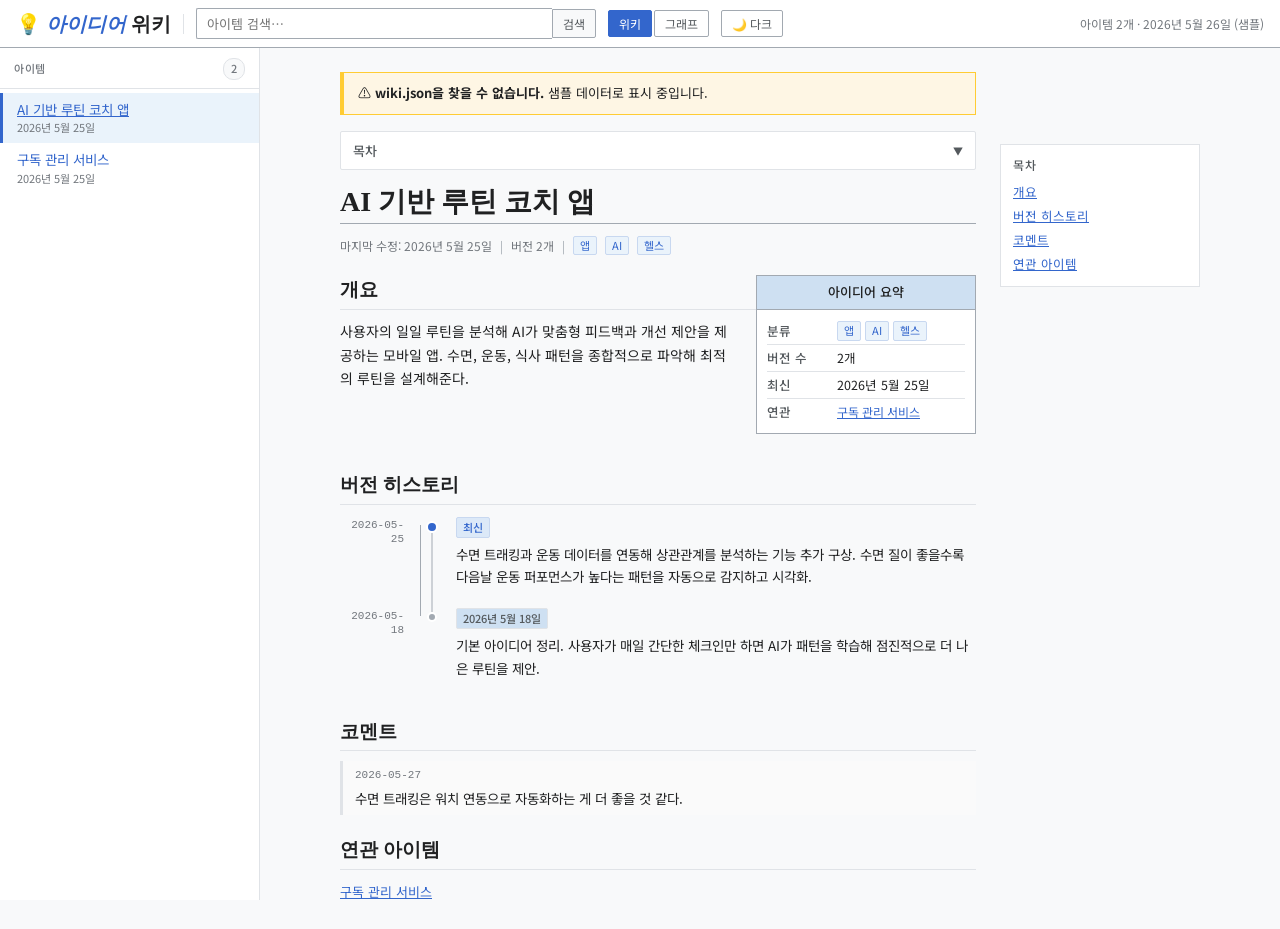
==== viewer/index.html @ cf5e6669 "feat(#18): 모바일 반응형 UI 개선 - 햄버거 버튼 + 슬라이드인 드로어 사이드바 (모바일) - 하단 탭바: 목록 / 위키 / 그래프 / 테마 전환 - 모바일 TOC 접힘" ====
<!DOCTYPE html>
<html lang="ko">
<head>
<meta charset="UTF-8">
<meta name="viewport" content="width=device-width, initial-scale=1.0, maximum-scale=1.0, user-scalable=no">
<title>아이디어 위키</title>
<link rel="preconnect" href="https://fonts.googleapis.com">
<link href="https://fonts.googleapis.com/css2?family=Linux+Libertine:ital,wght@0,400;0,600;1,400&family=Noto+Sans+KR:wght@400;500&display=swap" rel="stylesheet">
<style>
  /* ── 공통 레이아웃 변수 ── */
  :root {
    --sidebar-w: 260px;
    --toc-w: 200px;
    --header-h: 48px;
    --bottom-bar-h: 56px;
    --font-serif: 'Linux Libertine', 'Georgia', serif;
    --font-sans: 'Noto Sans KR', 'Apple SD Gothic Neo', sans-serif;
    --font-mono: 'Courier New', monospace;
  }

  /* ── 테마: 위키피디아 라이트 (기본) ── */
  :root, [data-theme="wiki"] {
    --bg: #f8f9fa;
    --surface: #ffffff;
    --border: #a2a9b1;
    --border-light: #e0e3e7;
    --accent: #3366cc;
    --text: #202122;
    --text-muted: #54595d;
    --text-dim: #72777d;
    --infobox-header: #cee0f2;
    --infobox-border: #a2a9b1;
    --tag-bg: #eaf3fb;
    --tag-fg: #3366cc;
    --tl-line: #a2a9b1;
    --tl-dot: #3366cc;
    --tl-dot-old: #a2a9b1;
    --comment-bg: #fafafa;
    --comment-border: #e0e3e7;
    --error-bg: #fef6e4;
    --error-border: #fc3;
    --graph-bg: #f8f9fa;
    --graph-node-label: #54595d;
    --graph-node-label-hover: #202122;
    --bottom-bar-bg: #ffffff;
    --bottom-bar-active: #3366cc;
  }

  /* ── 테마: 다크 모던 ── */
  [data-theme="dark"] {
    --bg: #0e0f11;
    --surface: #16181c;
    --border: #2a2d35;
    --border-light: #2a2d35;
    --accent: #5b8dee;
    --text: #e8eaf0;
    --text-muted: #7a8099;
    --text-dim: #4a5068;
    --infobox-header: #1a2540;
    --infobox-border: #2a2d35;
    --tag-bg: #1a2540;
    --tag-fg: #5b8dee;
    --tl-line: #2a2d35;
    --tl-dot: #5b8dee;
    --tl-dot-old: #2a2d35;
    --comment-bg: #1e2026;
    --comment-border: #2a2d35;
    --error-bg: #2a1a1a;
    --error-border: #5a2a2a;
    --graph-bg: #0e0f11;
    --graph-node-label: #7a8099;
    --graph-node-label-hover: #e8eaf0;
    --bottom-bar-bg: #16181c;
    --bottom-bar-active: #5b8dee;
  }

  * { box-sizing: border-box; margin: 0; padding: 0; }

  body {
    font-family: var(--font-sans);
    background: var(--bg);
    color: var(--text);
    font-size: 14px;
    line-height: 1.6;
    overflow-x: hidden;
  }

  /* ── 헤더 ── */
  #header {
    background: var(--surface);
    border-bottom: 1px solid var(--border);
    height: var(--header-h);
    display: flex;
    align-items: center;
    padding: 0 16px;
    gap: 12px;
    position: sticky;
    top: 0;
    z-index: 100;
  }

  /* 모바일 햄버거 버튼 */
  #hamburger {
    display: none;
    border: none;
    background: none;
    cursor: pointer;
    padding: 4px;
    color: var(--text-muted);
    flex-shrink: 0;
    line-height: 1;
    font-size: 22px;
  }

  .header-logo {
    font-family: var(--font-serif);
    font-size: 20px;
    font-weight: 600;
    color: var(--text);
    white-space: nowrap;
    text-decoration: none;
    flex-shrink: 0;
  }

  .header-logo em {
    font-style: italic;
    color: var(--accent);
  }

  .header-divider {
    width: 1px;
    height: 20px;
    background: var(--border-light);
    flex-shrink: 0;
  }

  #search-wrap {
    flex: 1;
    max-width: 400px;
    display: flex;
    align-items: center;
    gap: 0;
  }

  #search {
    flex: 1;
    border: 1px solid var(--border);
    border-right: none;
    border-radius: 2px 0 0 2px;
    padding: 5px 10px;
    font-size: 13px;
    font-family: var(--font-sans);
    color: var(--text);
    background: var(--surface);
    outline: none;
    min-width: 0;
  }

  #search:focus { border-color: var(--accent); }

  .search-btn {
    border: 1px solid var(--border);
    border-radius: 0 2px 2px 0;
    background: var(--bg);
    padding: 5px 10px;
    font-size: 12px;
    color: var(--text-muted);
    cursor: pointer;
    font-family: var(--font-sans);
    flex-shrink: 0;
    white-space: nowrap;
  }

  #meta-info {
    margin-left: auto;
    font-size: 12px;
    color: var(--text-dim);
    white-space: nowrap;
    flex-shrink: 0;
  }

  #view-toggle {
    display: flex;
    gap: 2px;
    flex-shrink: 0;
  }

  .toggle-btn {
    border: 1px solid var(--border);
    background: var(--surface);
    padding: 4px 10px;
    font-size: 12px;
    font-family: var(--font-sans);
    color: var(--text-muted);
    cursor: pointer;
    border-radius: 2px;
    transition: background .1s;
    white-space: nowrap;
  }

  .toggle-btn.active {
    background: var(--accent);
    color: #fff;
    border-color: var(--accent);
  }

  /* ── 전체 레이아웃 ── */
  #layout {
    display: flex;
    min-height: calc(100vh - var(--header-h));
  }

  /* ── 왼쪽 사이드바 (아이템 목록) ── */
  #sidebar {
    width: var(--sidebar-w);
    background: var(--surface);
    border-right: 1px solid var(--border-light);
    flex-shrink: 0;
    display: flex;
    flex-direction: column;
    position: sticky;
    top: var(--header-h);
    height: calc(100vh - var(--header-h));
    overflow: hidden;
    transition: transform .25s cubic-bezier(.4,0,.2,1);
    z-index: 80;
  }

  /* 모바일 오버레이 드로어 */
  #sidebar-overlay {
    display: none;
    position: fixed;
    inset: 0;
    background: rgba(0,0,0,.45);
    z-index: 79;
    opacity: 0;
    transition: opacity .25s;
  }

  #sidebar-title {
    padding: 10px 14px 8px;
    font-size: 11px;
    font-weight: 500;
    letter-spacing: .06em;
    text-transform: uppercase;
    color: var(--text-dim);
    border-bottom: 1px solid var(--border-light);
    display: flex;
    justify-content: space-between;
    align-items: center;
  }

  #item-count {
    background: var(--bg);
    border: 1px solid var(--border-light);
    border-radius: 10px;
    padding: 1px 7px;
    font-size: 11px;
    text-transform: none;
    letter-spacing: 0;
  }

  #item-list {
    flex: 1;
    overflow-y: auto;
    padding: 4px 0;
    -webkit-overflow-scrolling: touch;
  }

  #item-list::-webkit-scrollbar { width: 4px; }
  #item-list::-webkit-scrollbar-thumb { background: var(--border-light); }

  .item-entry {
    padding: 7px 14px;
    cursor: pointer;
    border-left: 3px solid transparent;
    transition: background .1s;
  }

  .item-entry:hover { background: #f0f0f0; }

  .item-entry.active {
    background: #eaf3fb;
    border-left-color: var(--accent);
  }

  [data-theme="dark"] .item-entry:hover { background: #1e2026; }
  [data-theme="dark"] .item-entry.active { background: #1a2540; }

  .item-entry .entry-title {
    font-size: 13.5px;
    color: var(--accent);
    line-height: 1.35;
    text-decoration: underline;
    text-decoration-color: transparent;
    transition: text-decoration-color .1s;
    white-space: nowrap;
    overflow: hidden;
    text-overflow: ellipsis;
  }

  .item-entry:hover .entry-title { text-decoration-color: var(--accent); }
  .item-entry.active .entry-title { text-decoration-color: var(--accent); }

  .item-entry .entry-week {
    font-size: 11px;
    color: var(--text-dim);
    margin-top: 1px;
  }

  /* ── 메인 콘텐츠 ── */
  #main {
    flex: 1;
    overflow-y: auto;
    display: flex;
    justify-content: center;
    padding: 24px 20px;
    -webkit-overflow-scrolling: touch;
  }

  #article-wrap {
    width: 100%;
    max-width: 860px;
    display: flex;
    gap: 24px;
    align-items: flex-start;
  }

  /* ── 위키 문서 본문 ── */
  #wiki-doc {
    flex: 1;
    min-width: 0;
    display: none;
  }

  #wiki-doc.visible { display: block; }

  /* 문서 제목 */
  .doc-title {
    font-family: var(--font-serif);
    font-size: 28px;
    font-weight: 600;
    line-height: 1.25;
    border-bottom: 1px solid var(--border);
    padding-bottom: 4px;
    margin-bottom: 12px;
    color: var(--text);
  }

  .doc-subtitle {
    font-size: 12px;
    color: var(--text-dim);
    margin-bottom: 16px;
    display: flex;
    align-items: center;
    gap: 8px;
    flex-wrap: wrap;
  }

  .doc-subtitle .sep { color: var(--border); }

  /* 태그 */
  .doc-tag {
    display: inline-block;
    background: var(--tag-bg);
    color: var(--tag-fg);
    border: 1px solid #c8d8f0;
    border-radius: 2px;
    padding: 0px 6px;
    font-size: 11px;
    text-decoration: none;
    cursor: default;
  }

  /* 인포박스 */
  .infobox {
    float: right;
    clear: right;
    margin: 0 0 16px 24px;
    min-width: 220px;
    max-width: 280px;
    border: 1px solid var(--infobox-border);
    border-collapse: collapse;
    font-size: 13px;
    background: var(--surface);
  }

  .infobox-header {
    background: var(--infobox-header);
    border-bottom: 1px solid var(--infobox-border);
    padding: 6px 10px;
    font-weight: 500;
    font-size: 13px;
    text-align: center;
    color: var(--text);
  }

  .infobox-body { padding: 8px 10px; }

  .infobox-row {
    display: flex;
    gap: 6px;
    padding: 3px 0;
    border-bottom: 1px solid var(--border-light);
    font-size: 12.5px;
  }

  .infobox-row:last-child { border-bottom: none; }

  .infobox-label {
    color: var(--text-muted);
    min-width: 64px;
    flex-shrink: 0;
    font-weight: 500;
  }

  .infobox-val { color: var(--text); }

  .infobox-tags { display: flex; flex-wrap: wrap; gap: 4px; }

  /* 섹션 헤딩 */
  .wiki-h2 {
    font-family: var(--font-serif);
    font-size: 19px;
    font-weight: 600;
    border-bottom: 1px solid var(--border-light);
    padding-bottom: 3px;
    margin: 20px 0 10px;
    color: var(--text);
  }

  .wiki-h3 {
    font-family: var(--font-serif);
    font-size: 15px;
    font-weight: 600;
    margin: 14px 0 6px;
    color: var(--text);
  }

  .summary-text {
    font-size: 14px;
    line-height: 1.7;
    color: var(--text);
    margin-bottom: 16px;
  }

  .wiki-body { margin-bottom: 8px; }
  .body-h3 {
    font-size: 15px;
    font-weight: 700;
    color: var(--text);
    margin: 20px 0 6px;
    padding-bottom: 4px;
    border-bottom: 1px solid var(--border-light);
  }
  .body-h4 {
    font-size: 14px;
    font-weight: 600;
    color: var(--text);
    margin: 14px 0 4px;
  }
  .body-p {
    font-size: 14px;
    line-height: 1.75;
    color: var(--text);
    margin: 0 0 10px;
  }
  .body-ul {
    font-size: 14px;
    line-height: 1.75;
    color: var(--text);
    padding-left: 20px;
    margin: 6px 0 10px;
  }
  .body-code {
    font-family: var(--font-mono);
    font-size: 12.5px;
    background: var(--bg);
    border: 1px solid var(--border-light);
    border-radius: 3px;
    padding: 1px 5px;
  }

  /* 같이 보기 */
  .see-also-list { list-style: none; padding: 0; margin: 0 0 16px; }
  .see-also-item {
    padding: 8px 12px;
    border-left: 3px solid var(--accent, #4a7fc1);
    margin-bottom: 8px;
    background: var(--surface);
    border-radius: 0 4px 4px 0;
    font-size: 14px;
    line-height: 1.6;
  }
  .see-also-name { font-weight: 600; color: var(--text); }
  .see-also-link { margin-left: 6px; color: var(--accent, #4a7fc1); text-decoration: none; font-size: 12px; }
  .see-also-desc { color: var(--text-muted); }

  /* 타임라인 */
  .timeline { position: relative; padding-left: 0; }

  .tl-item {
    display: flex;
    gap: 0;
    position: relative;
    margin-bottom: 0;
  }

  .tl-gutter {
    width: 80px;
    flex-shrink: 0;
    padding-right: 16px;
    padding-top: 3px;
    text-align: right;
    position: relative;
  }

  .tl-gutter::after {
    content: '';
    position: absolute;
    right: -1px;
    top: 10px;
    bottom: -10px;
    width: 1px;
    background: var(--tl-line);
  }

  .tl-item:last-child .tl-gutter::after { display: none; }

  .tl-date {
    font-size: 11px;
    color: var(--text-dim);
    font-family: var(--font-mono);
    line-height: 1.3;
  }

  .tl-connector {
    width: 24px;
    flex-shrink: 0;
    display: flex;
    flex-direction: column;
    align-items: center;
    padding-top: 6px;
    position: relative;
  }

  .tl-dot {
    width: 10px;
    height: 10px;
    border-radius: 50%;
    border: 2px solid var(--surface);
    background: var(--tl-dot-old);
    flex-shrink: 0;
    z-index: 1;
  }

  .tl-item:first-child .tl-dot {
    background: var(--tl-dot);
    width: 12px;
    height: 12px;
  }

  .tl-connector::after {
    content: '';
    position: absolute;
    top: 18px;
    bottom: -6px;
    left: 50%;
    transform: translateX(-50%);
    width: 1px;
    background: var(--tl-line);
  }

  .tl-item:last-child .tl-connector::after { display: none; }

  .tl-body {
    flex: 1;
    padding: 0 0 18px 12px;
  }

  .tl-badge {
    display: inline-block;
    font-size: 11px;
    font-weight: 500;
    background: var(--infobox-header);
    color: var(--text-muted);
    border: 1px solid var(--border-light);
    border-radius: 2px;
    padding: 1px 6px;
    margin-bottom: 5px;
  }

  .tl-item:first-child .tl-badge {
    background: #dce9f8;
    color: var(--accent);
    border-color: #c8d8f0;
  }

  .tl-content {
    font-size: 13.5px;
    line-height: 1.65;
    color: var(--text);
  }

  .tl-sources {
    margin-top: 4px;
    font-size: 11px;
    color: var(--text-dim);
  }

  /* 연관 아이템 */
  .related-list {
    display: flex;
    flex-wrap: wrap;
    gap: 6px;
    margin-top: 4px;
  }

  .related-link {
    color: var(--accent);
    font-size: 13px;
    text-decoration: underline;
    cursor: pointer;
    padding: 2px 0;
  }

  .related-link:hover { color: #2a55aa; }

  .no-content {
    font-size: 13px;
    color: var(--text-dim);
    font-style: italic;
  }

  /* 코멘트 */
  .comment-item {
    border-left: 3px solid var(--border-light);
    padding: 6px 12px;
    margin-bottom: 10px;
    background: var(--comment-bg);
  }

  .comment-date {
    font-size: 11px;
    color: var(--text-dim);
    font-family: var(--font-mono);
    margin-bottom: 3px;
  }

  .comment-text {
    font-size: 13.5px;
    line-height: 1.6;
    color: var(--text);
    white-space: pre-wrap;
  }

  /* 목차 (TOC) */
  #toc {
    width: var(--toc-w);
    flex-shrink: 0;
    position: sticky;
    top: calc(var(--header-h) + 24px);
    align-self: flex-start;
    font-size: 12.5px;
    display: none;
  }

  #toc.visible { display: block; }

  /* 모바일 TOC — 접힘 가능 */
  #toc-mobile {
    display: none;
    border: 1px solid var(--border-light);
    background: var(--surface);
    margin-bottom: 14px;
    border-radius: 2px;
    overflow: hidden;
  }

  #toc-mobile.visible { display: block; }

  #toc-mobile-toggle {
    width: 100%;
    text-align: left;
    padding: 9px 12px;
    background: none;
    border: none;
    font-size: 13px;
    font-family: var(--font-sans);
    color: var(--text-muted);
    cursor: pointer;
    display: flex;
    justify-content: space-between;
    align-items: center;
    font-weight: 500;
  }

  #toc-mobile-arrow {
    transition: transform .2s;
    font-size: 10px;
  }

  #toc-mobile-list {
    display: none;
    padding: 4px 12px 10px;
    list-style: none;
  }

  #toc-mobile-list.open { display: block; }

  #toc-mobile-list li {
    padding: 3px 0;
    color: var(--accent);
    text-decoration: underline;
    cursor: pointer;
    font-size: 13px;
  }

  .toc-box {
    border: 1px solid var(--border-light);
    background: var(--surface);
    padding: 10px 12px;
  }

  .toc-title {
    font-weight: 500;
    font-size: 12px;
    margin-bottom: 6px;
    color: var(--text-muted);
    text-transform: uppercase;
    letter-spacing: .05em;
  }

  .toc-list { list-style: none; }

  .toc-item {
    padding: 2px 0;
    color: var(--accent);
    text-decoration: underline;
    cursor: pointer;
    font-size: 12.5px;
  }

  .toc-item:hover { color: #2a55aa; }

  /* 빈 상태 */
  #empty-state {
    display: flex;
    flex-direction: column;
    align-items: center;
    justify-content: center;
    gap: 12px;
    padding: 80px 20px;
    color: var(--text-dim);
    font-style: italic;
    font-family: var(--font-serif);
    font-size: 16px;
  }

  /* 에러 */
  #error-banner {
    background: var(--error-bg);
    border: 1px solid var(--error-border);
    border-left: 4px solid var(--error-border);
    padding: 10px 14px;
    font-size: 13px;
    color: var(--text);
    margin-bottom: 16px;
    display: none;
    line-height: 1.6;
  }

  #error-banner.visible { display: block; }

  /* 그래프 뷰 */
  #graph-view {
    display: none;
    flex: 1;
    position: relative;
    background: var(--bg);
  }

  #graph-view.visible { display: block; }

  #graph-canvas {
    width: 100%;
    height: calc(100vh - var(--header-h));
    display: block;
    cursor: grab;
    touch-action: none;
  }

  #graph-canvas:active { cursor: grabbing; }

  #graph-tooltip {
    position: absolute;
    background: var(--surface);
    border: 1px solid var(--border);
    padding: 6px 10px;
    font-size: 12px;
    color: var(--text);
    pointer-events: none;
    opacity: 0;
    transition: opacity .12s;
    max-width: 180px;
    line-height: 1.4;
    z-index: 10;
    box-shadow: 1px 2px 4px rgba(0,0,0,.12);
  }

  #graph-tooltip.visible { opacity: 1; }

  #graph-controls {
    position: absolute;
    bottom: 20px;
    right: 20px;
    display: flex;
    flex-direction: column;
    gap: 2px;
  }

  .gc-btn {
    width: 36px;
    height: 36px;
    background: var(--surface);
    border: 1px solid var(--border);
    color: var(--text-muted);
    font-size: 18px;
    cursor: pointer;
    display: flex;
    align-items: center;
    justify-content: center;
    font-family: var(--font-sans);
    touch-action: manipulation;
  }

  .gc-btn:hover { background: var(--bg); color: var(--accent); }

  /* 로딩 */
  #load-overlay {
    position: fixed; inset: 0;
    background: var(--surface);
    display: flex;
    align-items: center;
    justify-content: center;
    flex-direction: column;
    gap: 14px;
    z-index: 200;
    transition: opacity .3s;
  }

  #load-overlay.hidden { opacity: 0; pointer-events: none; }

  .spinner {
    width: 28px; height: 28px;
    border: 2px solid var(--border-light);
    border-top-color: var(--accent);
    border-radius: 50%;
    animation: spin .7s linear infinite;
  }

  @keyframes spin { to { transform: rotate(360deg); } }

  #load-msg {
    font-size: 13px;
    color: var(--text-dim);
    font-family: var(--font-serif);
    font-style: italic;
  }

  /* 하단 탭바 (모바일 전용) */
  #bottom-bar {
    display: none;
    position: fixed;
    bottom: 0;
    left: 0;
    right: 0;
    height: var(--bottom-bar-h);
    background: var(--bottom-bar-bg);
    border-top: 1px solid var(--border-light);
    z-index: 90;
    justify-content: space-around;
    align-items: center;
    padding: 0 8px;
    padding-bottom: env(safe-area-inset-bottom, 0px);
  }

  .bb-tab {
    flex: 1;
    display: flex;
    flex-direction: column;
    align-items: center;
    justify-content: center;
    gap: 3px;
    padding: 6px 4px;
    cursor: pointer;
    border: none;
    background: none;
    color: var(--text-dim);
    font-family: var(--font-sans);
    font-size: 10px;
    border-radius: 6px;
    transition: color .15s;
    -webkit-tap-highlight-color: transparent;
  }

  .bb-tab .bb-icon { font-size: 20px; line-height: 1; }
  .bb-tab.active { color: var(--bottom-bar-active); }

  /* clearfix */
  .clearfix::after { content: ''; display: table; clear: both; }

  /* 이미지 첨부 카드 — 모바일 세로 스택 */
  .attach-card {
    border: 1px solid var(--border-light);
    padding: 10px;
    margin-bottom: 10px;
    display: flex;
    gap: 12px;
    background: var(--surface);
    align-items: flex-start;
  }

  .attach-thumb {
    width: 120px;
    height: 90px;
    object-fit: cover;
    border: 1px solid var(--border-light);
    flex-shrink: 0;
    cursor: pointer;
    display: block;
  }

  .attach-thumb-placeholder {
    width: 120px;
    height: 90px;
    background: var(--bg);
    border: 1px solid var(--border-light);
    display: flex;
    align-items: center;
    justify-content: center;
    font-size: 28px;
    flex-shrink: 0;
  }

  .attach-meta { flex: 1; min-width: 0; }

  .attach-filename {
    font-size: 11px;
    color: var(--text-dim);
    font-family: var(--font-mono);
    margin-bottom: 4px;
    overflow: hidden;
    text-overflow: ellipsis;
    white-space: nowrap;
  }

  .attach-summary {
    font-size: 13.5px;
    font-weight: 500;
    margin-bottom: 6px;
  }

  .attach-desc {
    font-size: 12.5px;
    color: var(--text-muted);
    margin-bottom: 4px;
    font-style: italic;
  }

  .attach-ocr {
    font-size: 12.5px;
    color: var(--text-muted);
    white-space: pre-wrap;
  }

  /* ── 반응형 ── */

  /* 중간 (태블릿) */
  @media (max-width: 900px) {
    #toc { display: none !important; }
    .infobox { max-width: 220px; min-width: 180px; }
    #meta-info { display: none; }
    .header-divider { display: none; }
  }

  /* 모바일 */
  @media (max-width: 640px) {
    :root {
      --header-h: 48px;
      --sidebar-w: 280px;
    }

    body {
      padding-bottom: var(--bottom-bar-h);
    }

    /* 헤더 축소 */
    #hamburger { display: flex; }
    #view-toggle { display: none; }

    /* 사이드바를 슬라이드인 드로어로 전환 */
    #sidebar {
      position: fixed;
      top: 0;
      left: 0;
      height: 100%;
      transform: translateX(-100%);
      z-index: 80;
      box-shadow: 2px 0 12px rgba(0,0,0,.18);
    }

    #sidebar.open {
      transform: translateX(0);
    }

    #sidebar-overlay {
      display: block;
    }

    #sidebar-overlay.open {
      opacity: 1;
    }

    /* 메인 패딩 축소 */
    #main {
      padding: 16px 12px;
    }

    /* 하단 탭바 표시 */
    #bottom-bar { display: flex; }

    /* 인포박스: float 해제, 전체 너비 */
    .infobox {
      float: none;
      max-width: 100%;
      min-width: unset;
      width: 100%;
      margin: 0 0 16px 0;
    }

    /* 문서 제목 크기 축소 */
    .doc-title { font-size: 22px; }

    /* 타임라인 거터 축소 */
    .tl-gutter { width: 56px; }
    .tl-date { font-size: 10px; }

    /* 이미지 첨부 카드: 모바일에서 세로 스택 */
    .attach-card { flex-direction: column; }
    .attach-thumb, .attach-thumb-placeholder {
      width: 100%;
      height: 180px;
    }

    /* TOC 모바일 버전 표시 */
    #toc-mobile { display: block; }

    /* 그래프 캔버스 높이 조정 */
    #graph-canvas {
      height: calc(100vh - var(--header-h) - var(--bottom-bar-h));
    }

    /* 그래프 컨트롤 버튼 크기 */
    .gc-btn { width: 44px; height: 44px; }

    #search-wrap { max-width: unset; }
    .header-logo { font-size: 17px; }
  }

  @media (max-width: 380px) {
    .header-logo { display: none; }
  }
</style>
</head>
<body>

<div id="load-overlay">
  <div class="spinner"></div>
  <div id="load-msg">위키 데이터를 불러오는 중…</div>
</div>

<!-- 사이드바 오버레이 -->
<div id="sidebar-overlay" onclick="closeSidebar()"></div>

<div id="header">
  <button id="hamburger" onclick="toggleSidebar()" aria-label="메뉴">☰</button>
  <a class="header-logo" href="#" onclick="return false">💡 <em>아이디어</em> 위키</a>
  <div class="header-divider"></div>
  <div id="search-wrap">
    <input id="search" type="text" placeholder="아이템 검색…" autocomplete="off">
    <button class="search-btn">검색</button>
  </div>
  <div id="view-toggle">
    <button class="toggle-btn active" id="btn-wiki" onclick="switchView('wiki')">위키</button>
    <button class="toggle-btn" id="btn-graph" onclick="switchView('graph')">그래프</button>
  </div>
  <button id="theme-toggle" onclick="toggleTheme()" title="테마 변경" style="
    border: 1px solid var(--border);
    background: var(--surface);
    color: var(--text-muted);
    padding: 4px 10px;
    font-size: 12px;
    font-family: var(--font-sans);
    cursor: pointer;
    border-radius: 2px;
    white-space: nowrap;
    transition: background .1s, color .1s;
    flex-shrink: 0;
  ">🌙 다크</button>
  <div id="meta-info">—</div>
</div>

<div id="layout">
  <!-- 왼쪽 사이드바 -->
  <div id="sidebar">
    <div id="sidebar-title">
      아이템 <span id="item-count">0</span>
    </div>
    <div id="item-list"></div>
  </div>

  <!-- 그래프 뷰 -->
  <div id="graph-view">
    <canvas id="graph-canvas"></canvas>
    <div id="graph-tooltip"></div>
    <div id="graph-controls">
      <button class="gc-btn" id="gc-zoom-in" title="확대">+</button>
      <button class="gc-btn" id="gc-zoom-out" title="축소">−</button>
      <button class="gc-btn" id="gc-reset" title="초기화">⌂</button>
    </div>
  </div>

  <!-- 메인 -->
  <div id="main">
    <div id="article-wrap">
      <!-- 위키 문서 -->
      <div id="wiki-doc">
        <div id="error-banner"></div>
        <!-- 모바일 TOC (접힘 가능) -->
        <div id="toc-mobile">
          <button id="toc-mobile-toggle" onclick="toggleMobileToc()">
            <span>목차</span>
            <span id="toc-mobile-arrow">▼</span>
          </button>
          <ul id="toc-mobile-list"></ul>
        </div>
        <div id="doc-content"></div>
      </div>

      <!-- 빈 상태 -->
      <div id="empty-state">
        <div>← 왼쪽에서 아이템을 선택하세요</div>
      </div>

      <!-- 목차 (데스크탑) -->
      <div id="toc">
        <div class="toc-box">
          <div class="toc-title">목차</div>
          <ul class="toc-list" id="toc-list"></ul>
        </div>
      </div>
    </div>
  </div>
</div>

<!-- 하단 탭바 (모바일 전용) -->
<div id="bottom-bar">
  <button class="bb-tab active" id="bb-list" onclick="bbTab('list')">
    <span class="bb-icon">☰</span>
    <span>목록</span>
  </button>
  <button class="bb-tab" id="bb-wiki" onclick="bbTab('wiki')">
    <span class="bb-icon">📄</span>
    <span>위키</span>
  </button>
  <button class="bb-tab" id="bb-graph" onclick="bbTab('graph')">
    <span class="bb-icon">🕸️</span>
    <span>그래프</span>
  </button>
  <button class="bb-tab" id="bb-theme" onclick="toggleTheme()">
    <span class="bb-icon" id="bb-theme-icon">🌙</span>
    <span>테마</span>
  </button>
</div>

<script>
const SAMPLE_WIKI = {
  "schema_version": "1",
  "updated_at": "2026-05-26T09:00:00+00:00",
  "last_processed_at": "2026-05-26T09:00:00+00:00",
  "items": [
    {
      "id": "item_demo01",
      "title": "AI 기반 루틴 코치 앱",
      "tags": ["앱", "AI", "헬스"],
      "summary": "사용자의 일일 루틴을 분석해 AI가 맞춤형 피드백과 개선 제안을 제공하는 모바일 앱. 수면, 운동, 식사 패턴을 종합적으로 파악해 최적의 루틴을 설계해준다.",
      "versions": [
        { "week": "2026-05-25", "content": "수면 트래킹과 운동 데이터를 연동해 상관관계를 분석하는 기능 추가 구상. 수면 질이 좋을수록 다음날 운동 퍼포먼스가 높다는 패턴을 자동으로 감지하고 시각화.", "source_note_ids": [] },
        { "week": "2026-05-18", "content": "기본 아이디어 정리. 사용자가 매일 간단한 체크인만 하면 AI가 패턴을 학습해 점진적으로 더 나은 루틴을 제안.", "source_note_ids": [] }
      ],
      "related": ["item_demo02"],
      "comments": [{ "date": "2026-05-27", "text": "수면 트래킹은 워치 연동으로 자동화하는 게 더 좋을 것 같다.", "attachments": [] }]
    },
    {
      "id": "item_demo02",
      "title": "구독 관리 서비스",
      "tags": ["앱", "핀테크"],
      "summary": "사용자가 가입한 모든 구독 서비스를 한눈에 보여주고, 사용하지 않는 구독을 탐지해 해지를 도와주는 서비스.",
      "versions": [
        { "week": "2026-05-25", "content": "은행 API 연동으로 구독 결제 내역을 자동 감지하는 방식 검토.", "source_note_ids": [] }
      ],
      "related": ["item_demo01"],
      "comments": []
    }
  ]
};

let wiki = null;
let activeId = null;
let tocItems = [];

async function loadWiki() {
  if (typeof WIKI_DATA !== 'undefined') return WIKI_DATA;
  try {
    const resp = await fetch('./wiki.json');
    if (resp.ok) return await resp.json();
  } catch(e) {}
  return null;
}

function esc(str) {
  return String(str)
    .replace(/&/g,'&amp;').replace(/</g,'&lt;').replace(/>/g,'&gt;').replace(/"/g,'&quot;');
}

function renderMarkdown(md) {
  let html = String(md||'')
    .replace(/&/g,'&amp;').replace(/</g,'&lt;').replace(/>/g,'&gt;')
    .replace(/^### (.+)$/gm, '<h4 class="body-h4">$1</h4>')
    .replace(/^## (.+)$/gm, '<h3 class="body-h3">$1</h3>')
    .replace(/^# (.+)$/gm, '<h3 class="body-h3">$1</h3>')
    .replace(/\*\*(.+?)\*\*/g, '<strong>$1</strong>')
    .replace(/\*(.+?)\*/g, '<em>$1</em>')
    .replace(/`(.+?)`/g, '<code class="body-code">$1</code>')
    .replace(/^- (.+)$/gm, '<li>$1</li>')
    .replace(/(<li>[^]*?<\/li>\n?)+/g, m => `<ul class="body-ul">${m}</ul>`)
    .split(/\n\n+/)
    .map(block => {
      if (/^<[hul]/.test(block.trim())) return block;
      return `<p class="body-p">${block.replace(/\n/g,'<br>')}</p>`;
    })
    .join('\n');
  return html;
}

function fmtDate(iso) {
  if (!iso) return '';
  try { return new Date(iso).toLocaleDateString('ko-KR', { year:'numeric', month:'long', day:'numeric' }); }
  catch { return iso; }
}

function fmtWeek(w) {
  if (!w) return '';
  try { return new Date(w).toLocaleDateString('ko-KR', { year:'numeric', month:'short', day:'numeric' }); }
  catch { return w; }
}

// ── 사이드바 드로어 (모바일) ────────────────────────────────
function toggleSidebar() {
  const sidebar = document.getElementById('sidebar');
  const overlay = document.getElementById('sidebar-overlay');
  const isOpen = sidebar.classList.contains('open');
  if (isOpen) closeSidebar();
  else openSidebar();
}

function openSidebar() {
  const sidebar = document.getElementById('sidebar');
  const overlay = document.getElementById('sidebar-overlay');
  sidebar.classList.add('open');
  overlay.classList.add('open');
  document.body.style.overflow = 'hidden';
}

function closeSidebar() {
  const sidebar = document.getElementById('sidebar');
  const overlay = document.getElementById('sidebar-overlay');
  sidebar.classList.remove('open');
  overlay.classList.remove('open');
  document.body.style.overflow = '';
}

// ── 하단 탭바 ───────────────────────────────────────────────
function bbTab(tab) {
  ['list','wiki','graph'].forEach(t => {
    document.getElementById('bb-'+t)?.classList.toggle('active', t === tab);
  });

  if (tab === 'list') {
    openSidebar();
    // 목록 탭은 다른 뷰 전환 없이 드로어만 열기
    document.getElementById('bb-list').classList.add('active');
  } else if (tab === 'wiki') {
    closeSidebar();
    switchView('wiki');
  } else if (tab === 'graph') {
    closeSidebar();
    switchView('graph');
  }
}

// ── 모바일 TOC 접힘 ─────────────────────────────────────────
function toggleMobileToc() {
  const list = document.getElementById('toc-mobile-list');
  const arrow = document.getElementById('toc-mobile-arrow');
  const isOpen = list.classList.contains('open');
  list.classList.toggle('open', !isOpen);
  arrow.style.transform = isOpen ? '' : 'rotate(180deg)';
}

function renderSidebar(items) {
  const list = document.getElementById('item-list');
  document.getElementById('item-count').textContent = items.length;
  if (!items.length) {
    list.innerHTML = '<div style="padding:14px;font-size:13px;color:var(--text-dim);font-style:italic">결과 없음</div>';
    return;
  }
  list.innerHTML = items.map(item => {
    const week = item.versions?.[0]?.week || '';
    return `<div class="item-entry${item.id === activeId ? ' active' : ''}" data-id="${esc(item.id)}">
      <div class="entry-title">${esc(item.title)}</div>
      ${week ? `<div class="entry-week">${fmtWeek(week)}</div>` : ''}
    </div>`;
  }).join('');
  list.querySelectorAll('.item-entry').forEach(el =>
    el.addEventListener('click', () => {
      selectItem(el.dataset.id);
      // 모바일에서 아이템 선택 시 드로어 닫기 + 위키 뷰로 전환
      if (window.innerWidth <= 640) {
        closeSidebar();
        switchView('wiki');
        // 하단 탭바 업데이트
        ['list','wiki','graph'].forEach(t =>
          document.getElementById('bb-'+t)?.classList.toggle('active', t === 'wiki')
        );
      }
    })
  );
}

function buildAttachHtml(item) {
  if (!item.attachments?.length) return '';
  return `
    <h2 class="wiki-h2" id="sec-attachments">이미지 첨부</h2>
    ${item.attachments.map(att => {
      const picUrl = att.pic_drive_id
        ? `https://lh3.googleusercontent.com/d/${att.pic_drive_id}`
        : null;
      const thumbHtml = picUrl
        ? `<img class="attach-thumb" src="${picUrl}"
              alt="${esc(att.description || att.summary || '')}"
              onclick="window.open('https://drive.google.com/file/d/${att.pic_drive_id}/view','_blank')"
              onerror="this.style.display='none';this.nextElementSibling.style.display='flex'"
           /><div class="attach-thumb-placeholder" style="display:none">🖼️</div>`
        : `<div class="attach-thumb-placeholder">🖼️</div>`;
      return `
      <div class="attach-card">
        ${thumbHtml}
        <div class="attach-meta">
          <div class="attach-filename">${esc(att.filename||'')}</div>
          <div class="attach-summary">${esc(att.summary||'')}</div>
          ${att.description ? `<div class="attach-desc">${esc(att.description)}</div>` : ''}
          ${att.ocr_text ? `<div class="attach-ocr">${esc(att.ocr_text)}</div>` : ''}
        </div>
      </div>`;
    }).join('')}`;
}

function selectItem(id) {
  activeId = id;
  document.querySelectorAll('.item-entry').forEach(el =>
    el.classList.toggle('active', el.dataset.id === id)
  );

  const item = wiki.items.find(i => i.id === id);
  if (!item) return;

  document.getElementById('empty-state').style.display = 'none';
  const doc = document.getElementById('wiki-doc');
  doc.classList.add('visible');

  const latestWeek = item.versions?.[0]?.week;
  const tagsHtml = (item.tags||[]).map(t => `<span class="doc-tag">${esc(t)}</span>`).join(' ');
  const relatedItems = (item.related||[]).map(rid => wiki.items.find(i=>i.id===rid)).filter(Boolean);

  const versionsHtml = !item.versions?.length
    ? '<p class="no-content">버전 기록 없음</p>'
    : item.versions.map((v, i) => `
        <div class="tl-item">
          <div class="tl-gutter"><div class="tl-date">${v.week||''}</div></div>
          <div class="tl-connector"><div class="tl-dot"></div></div>
          <div class="tl-body">
            <div class="tl-badge">${i===0 ? '최신' : fmtWeek(v.week)}</div>
            <div class="tl-content">${esc(v.content||'')}</div>
            ${v.source_note_ids?.length ? `<div class="tl-sources">노트 ${v.source_note_ids.length}개 기반</div>` : ''}
          </div>
        </div>`).join('');

  const relatedHtml = !relatedItems.length
    ? '<p class="no-content">연관 아이템 없음</p>'
    : `<div class="related-list">${relatedItems.map(r =>
        `<span class="related-link" data-id="${r.id}">${esc(r.title)}</span>`
      ).join('<span style="color:var(--border);margin:0 2px"> · </span>')}</div>`;

  const comments = (item.comments||[]).slice().sort((a,b)=>b.date.localeCompare(a.date));
  const commentsHtml = !comments.length ? '' : `
    <h2 class="wiki-h2" id="sec-comments">코멘트</h2>
    ${comments.map(c => `
      <div class="comment-item">
        <div class="comment-date">${esc(c.date)}</div>
        <div class="comment-text">${esc(c.text||'')}</div>
      </div>`).join('')}`;

  const attachmentsHtml = buildAttachHtml(item);
  const hasAttachments = !!item.attachments?.length;

  // TOC 구성
  tocItems = [
    { id: 'sec-summary', label: '개요' },
    ...(item.body ? [{ id: 'sec-body', label: '상세 내용' }] : []),
    { id: 'sec-history', label: '버전 히스토리' },
    ...(hasAttachments ? [{ id: 'sec-attachments', label: '이미지 첨부' }] : []),
    ...(comments.length ? [{ id: 'sec-comments', label: '코멘트' }] : []),
    ...((item.see_also?.length) ? [{ id: 'sec-see-also', label: '같이 보기' }] : []),
    { id: 'sec-related', label: '연관 아이템' },
  ];

  const tocHtml = tocItems.map(t =>
    `<li class="toc-item" onclick="document.getElementById('${t.id}')?.scrollIntoView({behavior:'smooth'})">${t.label}</li>`
  ).join('');

  // 데스크탑 TOC
  document.getElementById('toc-list').innerHTML = tocHtml;
  document.getElementById('toc').classList.add('visible');

  // 모바일 TOC
  const mobileTocList = document.getElementById('toc-mobile-list');
  mobileTocList.innerHTML = tocItems.map(t =>
    `<li onclick="document.getElementById('${t.id}')?.scrollIntoView({behavior:'smooth'});toggleMobileToc()">${t.label}</li>`
  ).join('');
  document.getElementById('toc-mobile').classList.add('visible');

  document.getElementById('doc-content').innerHTML = `
    <h1 class="doc-title">${esc(item.title)}</h1>
    <div class="doc-subtitle">
      ${latestWeek ? `<span>마지막 수정: ${fmtWeek(latestWeek)}</span><span class="sep">|</span>` : ''}
      <span>버전 ${item.versions?.length||0}개</span>
      ${tagsHtml ? `<span class="sep">|</span>${tagsHtml}` : ''}
    </div>
    <div class="clearfix">
      <div class="infobox">
        <div class="infobox-header">아이디어 요약</div>
        <div class="infobox-body">
          <div class="infobox-row">
            <div class="infobox-label">분류</div>
            <div class="infobox-val infobox-tags">${(item.tags||[]).map(t=>`<span class="doc-tag">${esc(t)}</span>`).join(' ')}</div>
          </div>
          <div class="infobox-row">
            <div class="infobox-label">버전 수</div>
            <div class="infobox-val">${item.versions?.length||0}개</div>
          </div>
          ${latestWeek ? `<div class="infobox-row">
            <div class="infobox-label">최신</div>
            <div class="infobox-val">${fmtWeek(latestWeek)}</div>
          </div>` : ''}
          ${relatedItems.length ? `<div class="infobox-row">
            <div class="infobox-label">연관</div>
            <div class="infobox-val">${relatedItems.map(r=>`<span class="related-link" data-id="${r.id}" style="font-size:12px">${esc(r.title)}</span>`).join(', ')}</div>
          </div>` : ''}
        </div>
      </div>

      <h2 class="wiki-h2" id="sec-summary">개요</h2>
      <p class="summary-text">${esc(item.summary||'개요 없음')}</p>
    </div>

    ${item.body ? `
    <h2 class="wiki-h2" id="sec-body">상세 내용</h2>
    <div class="wiki-body">${renderMarkdown(item.body)}</div>` : ''}

    ${item.see_also?.length ? `
    <h2 class="wiki-h2" id="sec-see-also">같이 보기</h2>
    <ul class="see-also-list">
      ${item.see_also.map(s => `
      <li class="see-also-item">
        <span class="see-also-name">${esc(s.name||'')}</span>
        ${s.url ? `<a href="${esc(s.url)}" target="_blank" class="see-also-link">↗</a>` : ''}
        ${s.description ? `<span class="see-also-desc"> — ${esc(s.description)}</span>` : ''}
      </li>`).join('')}
    </ul>` : ''}

    <h2 class="wiki-h2" id="sec-history">버전 히스토리</h2>
    <div class="timeline">${versionsHtml}</div>

    ${attachmentsHtml}
    ${commentsHtml}

    <h2 class="wiki-h2" id="sec-related">연관 아이템</h2>
    ${relatedHtml}
  `;

  doc.querySelectorAll('.related-link').forEach(el =>
    el.addEventListener('click', () => {
      selectItem(el.dataset.id);
      document.querySelector(`.item-entry[data-id="${el.dataset.id}"]`)?.scrollIntoView({ block:'nearest' });
    })
  );

  document.getElementById('main').scrollTo({ top: 0, behavior: 'smooth' });
}

function filterItems(q) {
  if (!wiki) return;
  const query = q.toLowerCase().trim();
  if (!query) { renderSidebar(wiki.items); return; }
  renderSidebar(wiki.items.filter(item =>
    item.title.toLowerCase().includes(query) ||
    (item.tags||[]).some(t => t.toLowerCase().includes(query)) ||
    (item.summary||'').toLowerCase().includes(query)
  ));
}

function showError(msg) {
  const el = document.getElementById('error-banner');
  el.innerHTML = msg;
  el.classList.add('visible');
}

let currentView = 'wiki';
let graphState = null;

function switchView(view) {
  currentView = view;
  const graphPanel = document.getElementById('graph-view');
  const mainPanel = document.getElementById('main');
  const btnWiki = document.getElementById('btn-wiki');
  const btnGraph = document.getElementById('btn-graph');

  if (view === 'graph') {
    mainPanel.style.display = 'none';
    graphPanel.classList.add('visible');
    btnGraph?.classList.add('active');
    btnWiki?.classList.remove('active');
    if (wiki) renderGraph(wiki.items||[]);
  } else {
    mainPanel.style.display = '';
    graphPanel.classList.remove('visible');
    btnWiki?.classList.add('active');
    btnGraph?.classList.remove('active');
  }
}

// ── 그래프 렌더링 (터치 지원 포함) ──────────────────────────
const TAG_COLORS = ['#3366cc','#cc3333','#339933','#cc6600','#663399','#006666','#993366','#336699'];

function renderGraph(items) {
  const canvas = document.getElementById('graph-canvas');
  const tooltip = document.getElementById('graph-tooltip');
  const parent = document.getElementById('graph-view');
  const ctx = canvas.getContext('2d');

  const dpr = window.devicePixelRatio||1;
  const W = parent.clientWidth;
  const H = parent.clientHeight;
  canvas.width = W*dpr; canvas.height = H*dpr;
  ctx.scale(dpr, dpr);

  const allTags = [...new Set(items.flatMap(i=>i.tags||[]))];
  const tagColor = {};
  allTags.forEach((t,i) => { tagColor[t] = TAG_COLORS[i%TAG_COLORS.length]; });

  const nodeMap = {};
  items.forEach(item => { nodeMap[item.id] = item; });

  const nodes = items.map((item, i) => {
    const angle = 2*Math.PI*i/items.length;
    const r = Math.min(W,H)*0.3;
    return {
      id: item.id, title: item.title, tags: item.tags||[],
      color: tagColor[(item.tags||[])[0]]||'#3366cc',
      x: W/2+r*Math.cos(angle)+(Math.random()-.5)*30,
      y: H/2+r*Math.sin(angle)+(Math.random()-.5)*30,
      vx:0, vy:0, radius:10
    };
  });

  const edges = [], seen = new Set();
  items.forEach(item => {
    (item.related||[]).forEach(rid => {
      const key = [item.id,rid].sort().join('--');
      if (seen.has(key)||!nodeMap[rid]) return;
      seen.add(key);
      const explicit = (item.explicit_related||[]).includes(rid);
      edges.push({ from:item.id, to:rid, explicit });
    });
  });

  const nodeIdx = {};
  nodes.forEach((n,i) => { nodeIdx[n.id]=i; });

  let transform = {x:0,y:0,scale:1};
  let dragging=null, panning=null, hoveredNode=null;
  let simRunning=true, frameCnt=0, animFrame=null;

  function tick() {
    const repulse=4000, linkDist=130, linkStr=0.04, alpha=0.08, centerStr=0.012;
    for(let i=0;i<nodes.length;i++) for(let j=i+1;j<nodes.length;j++) {
      const a=nodes[i],b=nodes[j];
      let dx=b.x-a.x, dy=b.y-a.y;
      const d2=dx*dx+dy*dy+.01, f=repulse/d2, d=Math.sqrt(d2);
      a.vx-=f*dx/d; a.vy-=f*dy/d; b.vx+=f*dx/d; b.vy+=f*dy/d;
    }
    edges.forEach(e => {
      const a=nodes[nodeIdx[e.from]], b=nodes[nodeIdx[e.to]];
      if(!a||!b) return;
      let dx=b.x-a.x, dy=b.y-a.y, d=Math.sqrt(dx*dx+dy*dy)||1;
      const f=(d-linkDist)*linkStr;
      a.vx+=f*dx/d; a.vy+=f*dy/d; b.vx-=f*dx/d; b.vy-=f*dy/d;
    });
    nodes.forEach(n => { n.vx+=(W/2-n.x)*centerStr; n.vy+=(H/2-n.y)*centerStr; });
    nodes.forEach(n => {
      if(dragging&&dragging.node===n) return;
      n.vx*=(1-alpha); n.vy*=(1-alpha);
      n.x+=n.vx; n.y+=n.vy;
    });
  }

  function draw() {
    ctx.clearRect(0,0,W,H);
    ctx.save();
    ctx.translate(transform.x,transform.y);
    ctx.scale(transform.scale,transform.scale);

    edges.forEach(e => {
      const a=nodes[nodeIdx[e.from]], b=nodes[nodeIdx[e.to]];
      if(!a||!b) return;
      ctx.beginPath(); ctx.moveTo(a.x,a.y); ctx.lineTo(b.x,b.y);
      ctx.strokeStyle = e.explicit ? 'rgba(51,102,204,0.6)' : 'rgba(162,169,177,0.5)';
      ctx.lineWidth = e.explicit ? 2.5 : 1.5;
      ctx.stroke();
    });

    nodes.forEach(n => {
      const isHov = hoveredNode===n;
      const r = isHov ? n.radius+3 : n.radius;
      ctx.beginPath(); ctx.arc(n.x,n.y,r,0,2*Math.PI);
      ctx.fillStyle = isHov ? n.color : n.color+'cc';
      ctx.fill();
      ctx.strokeStyle = '#fff';
      ctx.lineWidth = 2;
      ctx.stroke();

      ctx.font = `${isHov?12:11}px "Noto Sans KR", sans-serif`;
      ctx.fillStyle = isHov
        ? getComputedStyle(document.documentElement).getPropertyValue('--graph-node-label-hover').trim()
        : getComputedStyle(document.documentElement).getPropertyValue('--graph-node-label').trim();
      ctx.textAlign = 'center';
      ctx.textBaseline = 'top';
      let label = n.title;
      const maxW = 85;
      if(ctx.measureText(label).width>maxW) {
        while(label.length>2&&ctx.measureText(label+'…').width>maxW) label=label.slice(0,-1);
        label+='…';
      }
      ctx.fillText(label, n.x, n.y+r+4);
    });
    ctx.restore();
  }

  function loop() {
    if(simRunning){tick();frameCnt++;if(frameCnt>300)simRunning=false;}
    draw();
    animFrame=requestAnimationFrame(loop);
  }

  if(graphState?.animFrame) cancelAnimationFrame(graphState.animFrame);
  graphState = {animFrame:null};

  function canvasPos(clientX, clientY) {
    const rect=canvas.getBoundingClientRect();
    return {
      x:(clientX-rect.left-transform.x)/transform.scale,
      y:(clientY-rect.top-transform.y)/transform.scale
    };
  }

  function hitNode(cx,cy) {
    for(let i=nodes.length-1;i>=0;i--) {
      const n=nodes[i], dx=cx-n.x, dy=cy-n.y;
      if(dx*dx+dy*dy<=(n.radius+8)**2) return n;
    }
    return null;
  }

  // ── 마우스 이벤트 ──
  canvas.onmousedown = e => {
    const {x,y}=canvasPos(e.clientX, e.clientY), hit=hitNode(x,y);
    if(hit) { dragging={node:hit,ox:x-hit.x,oy:y-hit.y}; simRunning=true; frameCnt=0; }
    else panning={sx:e.clientX,sy:e.clientY,tx:transform.x,ty:transform.y};
  };

  canvas.onmousemove = e => {
    if(dragging){const{x,y}=canvasPos(e.clientX,e.clientY);dragging.node.x=x-dragging.ox;dragging.node.y=y-dragging.oy;return;}
    if(panning){transform.x=panning.tx+(e.clientX-panning.sx);transform.y=panning.ty+(e.clientY-panning.sy);return;}
    const{x,y}=canvasPos(e.clientX,e.clientY),hit=hitNode(x,y),prev=hoveredNode;
    hoveredNode=hit;
    if(hit!==prev){simRunning=true;frameCnt=0;}
    if(hit){
      const rect=canvas.getBoundingClientRect();
      tooltip.style.left=(e.clientX-rect.left+14)+'px';
      tooltip.style.top=(e.clientY-rect.top-10)+'px';
      tooltip.innerHTML=`<b>${esc(hit.title)}</b>${hit.tags.length?'<br><span style="color:#3366cc;font-size:10px">'+hit.tags.map(t=>'#'+esc(t)).join(' ')+'</span>':''}`;
      tooltip.classList.add('visible');
      canvas.style.cursor='pointer';
    } else { tooltip.classList.remove('visible'); canvas.style.cursor='grab'; }
  };

  canvas.onmouseup = () => { dragging=null; panning=null; };

  canvas.onclick = e => {
    const{x,y}=canvasPos(e.clientX,e.clientY),hit=hitNode(x,y);
    if(hit){switchView('wiki');selectItem(hit.id);document.querySelector(`.item-entry[data-id="${hit.id}"]`)?.scrollIntoView({block:'nearest'});}
  };

  canvas.onwheel = e => {
    e.preventDefault();
    const rect=canvas.getBoundingClientRect(), mx=e.clientX-rect.left, my=e.clientY-rect.top;
    const delta=e.deltaY>0?.85:1.18, ns=Math.max(.2,Math.min(4,transform.scale*delta));
    transform.x=mx-(mx-transform.x)*(ns/transform.scale);
    transform.y=my-(my-transform.y)*(ns/transform.scale);
    transform.scale=ns;
  };

  // ── 터치 이벤트 (핀치줌 + 드래그) ──
  let lastTouches = null;
  let touchDragging = null;
  let touchPanning = null;
  let pinchStartDist = null;
  let pinchStartScale = null;
  let pinchStartCenter = null;
  let pinchStartTx = null, pinchStartTy = null;
  let tapTimeout = null;
  let tapCandidate = null;

  canvas.addEventListener('touchstart', e => {
    e.preventDefault();
    simRunning = true; frameCnt = 0;

    if (e.touches.length === 1) {
      const t = e.touches[0];
      const {x,y} = canvasPos(t.clientX, t.clientY);
      const hit = hitNode(x, y);

      tapCandidate = hit;
      if (tapTimeout) clearTimeout(tapTimeout);
      tapTimeout = setTimeout(() => { tapCandidate = null; }, 300);

      if (hit) {
        touchDragging = { node: hit, ox: x - hit.x, oy: y - hit.y };
      } else {
        touchPanning = { sx: t.clientX, sy: t.clientY, tx: transform.x, ty: transform.y };
      }
    } else if (e.touches.length === 2) {
      touchDragging = null; touchPanning = null;
      const t1 = e.touches[0], t2 = e.touches[1];
      const cx = (t1.clientX + t2.clientX) / 2;
      const cy = (t1.clientY + t2.clientY) / 2;
      const rect = canvas.getBoundingClientRect();
      pinchStartCenter = { x: cx - rect.left, y: cy - rect.top };
      pinchStartDist = Math.hypot(t1.clientX - t2.clientX, t1.clientY - t2.clientY);
      pinchStartScale = transform.scale;
      pinchStartTx = transform.x;
      pinchStartTy = transform.y;
    }
  }, { passive: false });

  canvas.addEventListener('touchmove', e => {
    e.preventDefault();

    if (e.touches.length === 1) {
      const t = e.touches[0];
      if (touchDragging) {
        const {x,y} = canvasPos(t.clientX, t.clientY);
        touchDragging.node.x = x - touchDragging.ox;
        touchDragging.node.y = y - touchDragging.oy;
      } else if (touchPanning) {
        transform.x = touchPanning.tx + (t.clientX - touchPanning.sx);
        transform.y = touchPanning.ty + (t.clientY - touchPanning.sy);
      }
    } else if (e.touches.length === 2 && pinchStartDist !== null) {
      const t1 = e.touches[0], t2 = e.touches[1];
      const dist = Math.hypot(t1.clientX - t2.clientX, t1.clientY - t2.clientY);
      const ratio = dist / pinchStartDist;
      const ns = Math.max(.2, Math.min(4, pinchStartScale * ratio));
      const cx = pinchStartCenter.x;
      const cy = pinchStartCenter.y;
      transform.scale = ns;
      transform.x = cx - (cx - pinchStartTx) * (ns / pinchStartScale);
      transform.y = cy - (cy - pinchStartTy) * (ns / pinchStartScale);
    }
  }, { passive: false });

  canvas.addEventListener('touchend', e => {
    e.preventDefault();
    if (e.touches.length === 0) {
      // 탭으로 노드 클릭
      if (tapCandidate && touchDragging?.node === tapCandidate) {
        const hit = tapCandidate;
        switchView('wiki');
        selectItem(hit.id);
        document.querySelector(`.item-entry[data-id="${hit.id}"]`)?.scrollIntoView({block:'nearest'});
        // 모바일 하단탭 업데이트
        ['list','wiki','graph'].forEach(t =>
          document.getElementById('bb-'+t)?.classList.toggle('active', t === 'wiki')
        );
      }
      touchDragging = null; touchPanning = null;
      pinchStartDist = null;
    } else if (e.touches.length === 1) {
      // 핀치 종료 후 한 손가락만 남은 경우
      const t = e.touches[0];
      touchPanning = { sx: t.clientX, sy: t.clientY, tx: transform.x, ty: transform.y };
      pinchStartDist = null;
    }
  }, { passive: false });

  document.getElementById('gc-zoom-in').onclick=()=>{transform.scale=Math.min(4,transform.scale*1.25);simRunning=true;frameCnt=0;};
  document.getElementById('gc-zoom-out').onclick=()=>{transform.scale=Math.max(.2,transform.scale*.8);simRunning=true;frameCnt=0;};
  document.getElementById('gc-reset').onclick=()=>{transform={x:0,y:0,scale:1};simRunning=true;frameCnt=0;};

  animFrame=requestAnimationFrame(loop);
  graphState.animFrame=animFrame;
}

// ── 테마 전환 ────────────────────────────────────────────────
const THEMES = [
  { key: 'wiki', label: '🌙 다크', next: 'dark' },
  { key: 'dark', label: '☀️ 라이트', next: 'wiki' },
];

function applyTheme(key) {
  document.documentElement.setAttribute('data-theme', key);
  const t = THEMES.find(t => t.key === key) || THEMES[0];
  const btn = document.getElementById('theme-toggle');
  if (btn) btn.textContent = t.label;
  const bbIcon = document.getElementById('bb-theme-icon');
  if (bbIcon) bbIcon.textContent = key === 'dark' ? '☀️' : '🌙';
  try { localStorage.setItem('wiki-theme', key); } catch(e) {}
}

function toggleTheme() {
  const current = document.documentElement.getAttribute('data-theme') || 'wiki';
  const t = THEMES.find(t => t.key === current) || THEMES[0];
  applyTheme(t.next);
}

async function init() {
  try {
    const saved = localStorage.getItem('wiki-theme');
    if (saved) applyTheme(saved);
  } catch(e) {}

  const overlay = document.getElementById('load-overlay');
  let data = await loadWiki();
  let usingSample = false;

  if (!data) {
    usingSample = true;
    data = SAMPLE_WIKI;
    showError('⚠️ <b>wiki.json을 찾을 수 없습니다.</b> 샘플 데이터로 표시 중입니다.');
  }

  wiki = data;

  const count = wiki.items?.length||0;
  const updatedAt = fmtDate(wiki.updated_at);
  document.getElementById('meta-info').textContent =
    `아이템 ${count}개${updatedAt?' · '+updatedAt:''}${usingSample?' (샘플)':''}`;

  renderSidebar(wiki.items||[]);
  document.getElementById('search').addEventListener('input', e => filterItems(e.target.value));

  if (wiki.items?.length>0) selectItem(wiki.items[0].id);

  overlay.classList.add('hidden');
  setTimeout(()=>overlay.style.display='none', 350);
}

init();
</script>
</body>
</html>
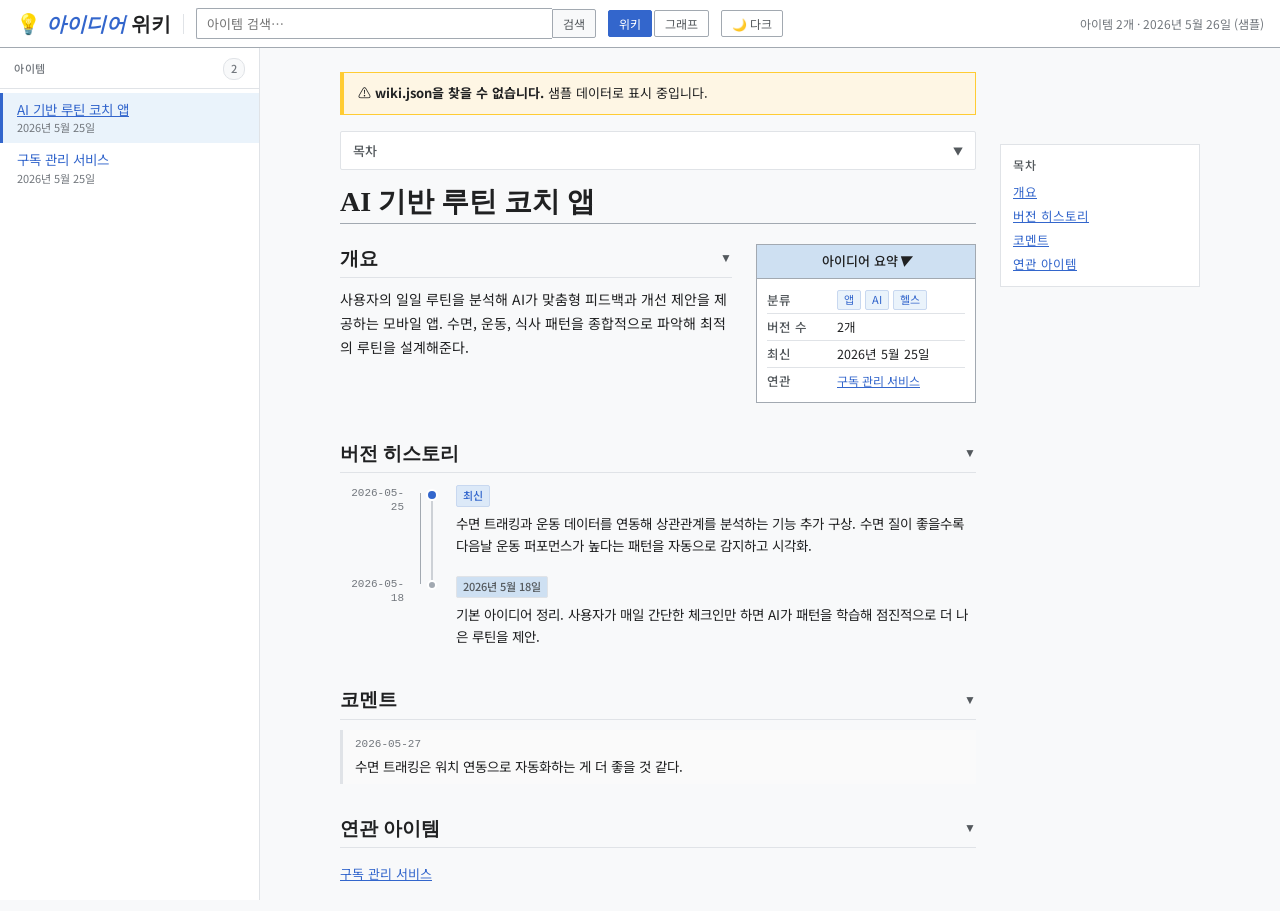
==== commit 5fc8242f: "feat: #21~#27 버그픽스 및 UX 개선 배치 - #21: upsert_item() 동일 week 버전 중복 삽입 방지 (content 업데이트, source_note_id" ====
--- a/viewer/index.html
+++ b/viewer/index.html
@@ -427,6 +427,33 @@
     padding-bottom: 3px;
     margin: 20px 0 10px;
     color: var(--text);
+    cursor: pointer;
+    user-select: none;
+    display: flex;
+    justify-content: space-between;
+    align-items: center;
+  }
+
+  .wiki-h2::after {
+    content: '▼';
+    font-size: 12px;
+    color: var(--text-muted);
+    transition: transform 0.2s;
+    flex-shrink: 0;
+  }
+
+  .wiki-h2.collapsed::after {
+    transform: rotate(-90deg);
+  }
+
+  .wiki-section-body {
+    overflow: hidden;
+    max-height: 9999px;
+    transition: max-height 0.3s ease;
+  }
+
+  .wiki-section-body.collapsed {
+    max-height: 0;
   }
 
   .wiki-h3 {
@@ -479,6 +506,37 @@
     border: 1px solid var(--border-light);
     border-radius: 3px;
     padding: 1px 5px;
+  }
+
+  .body-table {
+    border-collapse: collapse;
+    width: 100%;
+    font-size: 13.5px;
+    margin: 10px 0 14px;
+    overflow-x: auto;
+    display: block;
+  }
+  .body-table th, .body-table td {
+    border: 1px solid var(--border-light);
+    padding: 6px 10px;
+    text-align: left;
+    color: var(--text);
+  }
+  .body-table th {
+    background: var(--infobox-header);
+    font-weight: 600;
+  }
+  .body-table tr:nth-child(even) td {
+    background: var(--surface);
+  }
+
+  .body-inline-img {
+    max-width: 100%;
+    height: auto;
+    border-radius: 4px;
+    margin: 8px 0;
+    display: block;
+    border: 1px solid var(--border-light);
   }
 
   /* 같이 보기 */
@@ -1037,6 +1095,27 @@
       min-width: unset;
       width: 100%;
       margin: 0 0 16px 0;
+    }
+
+    /* 모바일 인포박스 토글 */
+    .infobox-header {
+      cursor: pointer;
+      user-select: none;
+      display: flex;
+      justify-content: space-between;
+      align-items: center;
+    }
+    .infobox-toggle-icon { font-style: normal; transition: transform 0.2s; }
+    .infobox.collapsed .infobox-toggle-icon { transform: rotate(-90deg); }
+    .infobox-body {
+      overflow: hidden;
+      max-height: 600px;
+      transition: max-height 0.25s ease, padding 0.25s ease;
+    }
+    .infobox.collapsed .infobox-body {
+      max-height: 0;
+      padding-top: 0;
+      padding-bottom: 0;
     }
 
     /* 문서 제목 크기 축소 */
@@ -1234,9 +1313,71 @@
     .replace(/&/g,'&amp;').replace(/</g,'&lt;').replace(/>/g,'&gt;').replace(/"/g,'&quot;');
 }
 
-function renderMarkdown(md) {
-  let html = String(md||'')
+function renderMarkdown(md, attachments) {
+  // 파이프 테이블 전처리: 연속된 파이프 라인을 <table>로 변환
+  function parseTables(text) {
+    const lines = text.split('\n');
+    const out = [];
+    let tableLines = [];
+    function flushTable() {
+      if (!tableLines.length) return;
+      let thead = '', tbody = '';
+      tableLines.forEach((row, i) => {
+        // 구분선 (---|---) 스킵
+        if (/^\|?\s*[-:]+[\s|:-]*$/.test(row)) return;
+        const cells = row.replace(/^\||\|$/g, '').split('|').map(c => c.trim());
+        const tag = i === 0 ? 'th' : 'td';
+        const cellsHtml = cells.map(c => `<${tag}>${c}</${tag}>`).join('');
+        if (i === 0) thead = `<thead><tr>${cellsHtml}</tr></thead>`;
+        else tbody += `<tr>${cellsHtml}</tr>`;
+      });
+      out.push(`<table class="body-table"><${thead ? thead : ''}<tbody>${tbody}</tbody></table>`);
+      tableLines = [];
+    }
+    lines.forEach(line => {
+      if (/^\|.+\|/.test(line)) {
+        tableLines.push(line);
+      } else {
+        flushTable();
+        out.push(line);
+      }
+    });
+    flushTable();
+    return out.join('\n');
+  }
+
+  // 이미지 참조 변환: ![alt](pic_drive_id) 또는 ![alt](attachment:filename)
+  const atts = attachments || [];
+  const attByFilename = {};
+  atts.forEach(a => { if (a.filename) attByFilename[a.filename] = a; });
+
+  const mdResolved = String(md||'').replace(/!\[([^\]]*)\]\(([^)]+)\)/g, (match, alt, ref) => {
+    // attachment:filename 형식
+    if (ref.startsWith('attachment:')) {
+      const fname = ref.slice('attachment:'.length);
+      const att = attByFilename[fname];
+      if (att?.pic_drive_id) {
+        return `<img src="https://lh3.googleusercontent.com/d/${att.pic_drive_id}" alt="${alt}" class="body-inline-img">`;
+      }
+      return match;
+    }
+    // pic_drive_id 직접 참조 (영숫자 Drive ID 형식)
+    if (/^[A-Za-z0-9_-]{10,}$/.test(ref)) {
+      return `<img src="https://lh3.googleusercontent.com/d/${ref}" alt="${alt}" class="body-inline-img">`;
+    }
+    return match;
+  });
+
+  let html = parseTables(mdResolved)
     .replace(/&/g,'&amp;').replace(/</g,'&lt;').replace(/>/g,'&gt;')
+    // 이미 변환된 table 태그 복원
+    .replace(/&lt;table/g,'<table').replace(/&lt;\/table&gt;/g,'</table>')
+    .replace(/&lt;thead&gt;/g,'<thead>').replace(/&lt;\/thead&gt;/g,'</thead>')
+    .replace(/&lt;tbody&gt;/g,'<tbody>').replace(/&lt;\/tbody&gt;/g,'</tbody>')
+    .replace(/&lt;tr&gt;/g,'<tr>').replace(/&lt;\/tr&gt;/g,'</tr>')
+    .replace(/&lt;th&gt;/g,'<th>').replace(/&lt;\/th&gt;/g,'</th>')
+    .replace(/&lt;td&gt;/g,'<td>').replace(/&lt;\/td&gt;/g,'</td>')
+    .replace(/class=&quot;body-table&quot;&gt;/g,'class="body-table">')
     .replace(/^### (.+)$/gm, '<h4 class="body-h4">$1</h4>')
     .replace(/^## (.+)$/gm, '<h3 class="body-h3">$1</h3>')
     .replace(/^# (.+)$/gm, '<h3 class="body-h3">$1</h3>')
@@ -1247,7 +1388,7 @@
     .replace(/(<li>[^]*?<\/li>\n?)+/g, m => `<ul class="body-ul">${m}</ul>`)
     .split(/\n\n+/)
     .map(block => {
-      if (/^<[hul]/.test(block.trim())) return block;
+      if (/^<[hult]/.test(block.trim())) return block;
       return `<p class="body-p">${block.replace(/\n/g,'<br>')}</p>`;
     })
     .join('\n');
@@ -1453,14 +1594,9 @@
 
   document.getElementById('doc-content').innerHTML = `
     <h1 class="doc-title">${esc(item.title)}</h1>
-    <div class="doc-subtitle">
-      ${latestWeek ? `<span>마지막 수정: ${fmtWeek(latestWeek)}</span><span class="sep">|</span>` : ''}
-      <span>버전 ${item.versions?.length||0}개</span>
-      ${tagsHtml ? `<span class="sep">|</span>${tagsHtml}` : ''}
-    </div>
     <div class="clearfix">
       <div class="infobox">
-        <div class="infobox-header">아이디어 요약</div>
+        <div class="infobox-header">아이디어 요약<i class="infobox-toggle-icon">▼</i></div>
         <div class="infobox-body">
           <div class="infobox-row">
             <div class="infobox-label">분류</div>
@@ -1487,7 +1623,7 @@
 
     ${item.body ? `
     <h2 class="wiki-h2" id="sec-body">상세 내용</h2>
-    <div class="wiki-body">${renderMarkdown(item.body)}</div>` : ''}
+    <div class="wiki-body">${renderMarkdown(item.body, item.attachments||[])}</div>` : ''}
 
     ${item.see_also?.length ? `
     <h2 class="wiki-h2" id="sec-see-also">같이 보기</h2>
@@ -1516,6 +1652,40 @@
       document.querySelector(`.item-entry[data-id="${el.dataset.id}"]`)?.scrollIntoView({ block:'nearest' });
     })
   );
+
+  // 모바일에서 인포박스 기본 접힘 + 헤더 클릭 토글
+  const infobox = doc.querySelector('.infobox');
+  if (infobox) {
+    const isMobile = window.innerWidth <= 640;
+    if (isMobile) {
+      infobox.classList.add('collapsed');
+    }
+    infobox.querySelector('.infobox-header')?.addEventListener('click', () => {
+      if (window.innerWidth <= 640) {
+        infobox.classList.toggle('collapsed');
+      }
+    });
+  }
+
+  // wiki-h2 섹션 래핑 및 접기/펼치기
+  const content = document.getElementById('doc-content');
+  const h2els = content.querySelectorAll('.wiki-h2');
+  h2els.forEach(h2 => {
+    // h2 다음 형제 요소들을 wiki-section-body로 래핑
+    const body = document.createElement('div');
+    body.className = 'wiki-section-body';
+    let sibling = h2.nextElementSibling;
+    while (sibling && !sibling.classList.contains('wiki-h2')) {
+      const next = sibling.nextElementSibling;
+      body.appendChild(sibling);
+      sibling = next;
+    }
+    h2.insertAdjacentElement('afterend', body);
+    h2.addEventListener('click', () => {
+      h2.classList.toggle('collapsed');
+      body.classList.toggle('collapsed');
+    });
+  });
 
   document.getElementById('main').scrollTo({ top: 0, behavior: 'smooth' });
 }
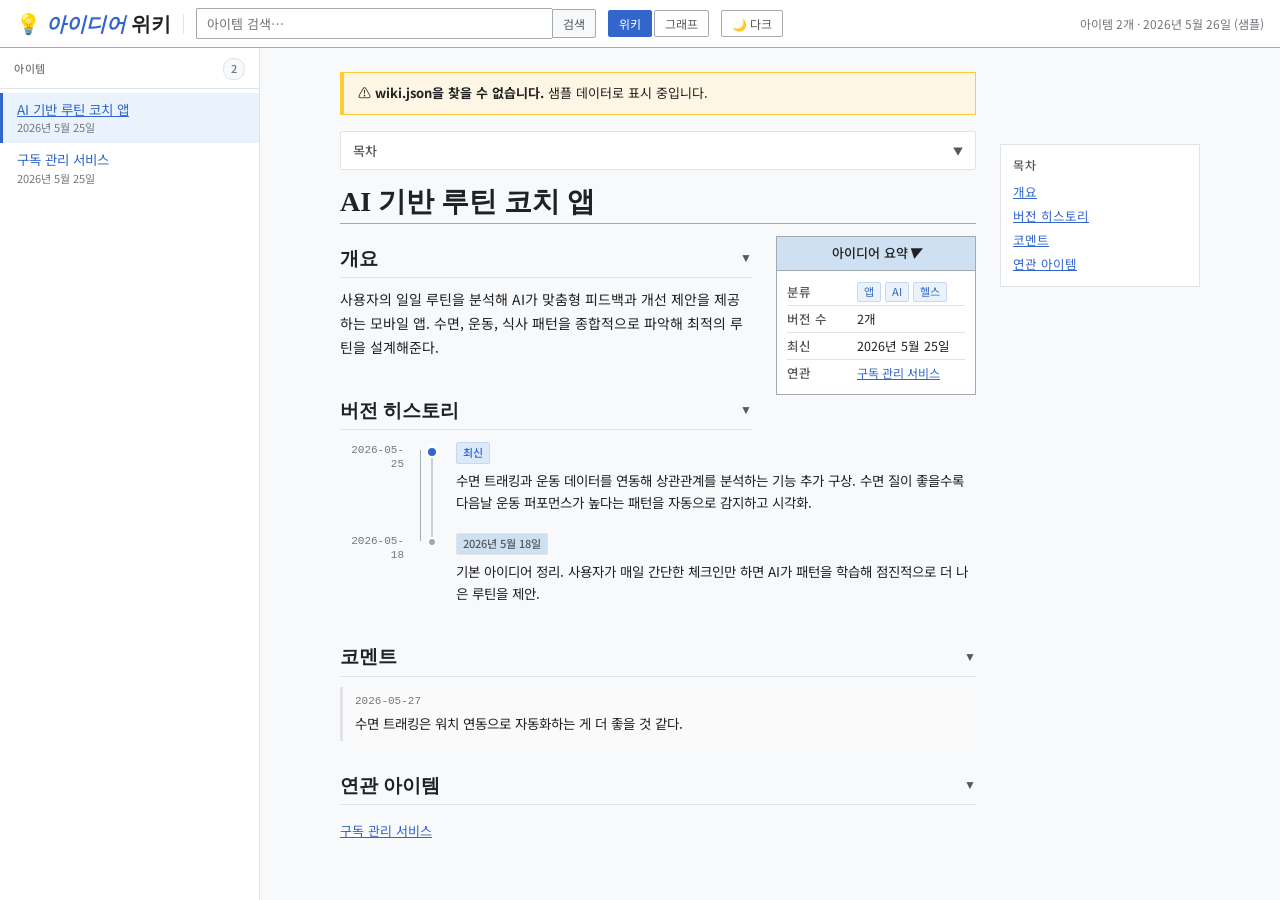
==== commit 7576b74a: "fix: #28/#29/#31/#32/#33/#34/#35/#36/#37/#38 일괄 수정 🔴 레이아웃 버그 - #28: clearfix div 제거 → infobox를 h1 다음" ====
--- a/viewer/index.html
+++ b/viewer/index.html
@@ -377,8 +377,8 @@
     float: right;
     clear: right;
     margin: 0 0 16px 24px;
-    min-width: 220px;
-    max-width: 280px;
+    min-width: 200px;
+    max-width: 260px;
     border: 1px solid var(--infobox-border);
     border-collapse: collapse;
     font-size: 13px;
@@ -1314,70 +1314,17 @@
 }
 
 function renderMarkdown(md, attachments) {
-  // 파이프 테이블 전처리: 연속된 파이프 라인을 <table>로 변환
-  function parseTables(text) {
-    const lines = text.split('\n');
-    const out = [];
-    let tableLines = [];
-    function flushTable() {
-      if (!tableLines.length) return;
-      let thead = '', tbody = '';
-      tableLines.forEach((row, i) => {
-        // 구분선 (---|---) 스킵
-        if (/^\|?\s*[-:]+[\s|:-]*$/.test(row)) return;
-        const cells = row.replace(/^\||\|$/g, '').split('|').map(c => c.trim());
-        const tag = i === 0 ? 'th' : 'td';
-        const cellsHtml = cells.map(c => `<${tag}>${c}</${tag}>`).join('');
-        if (i === 0) thead = `<thead><tr>${cellsHtml}</tr></thead>`;
-        else tbody += `<tr>${cellsHtml}</tr>`;
-      });
-      out.push(`<table class="body-table"><${thead ? thead : ''}<tbody>${tbody}</tbody></table>`);
-      tableLines = [];
-    }
-    lines.forEach(line => {
-      if (/^\|.+\|/.test(line)) {
-        tableLines.push(line);
-      } else {
-        flushTable();
-        out.push(line);
-      }
-    });
-    flushTable();
-    return out.join('\n');
-  }
-
   // 이미지 참조 변환: ![alt](pic_drive_id) 또는 ![alt](attachment:filename)
   const atts = attachments || [];
   const attByFilename = {};
   atts.forEach(a => { if (a.filename) attByFilename[a.filename] = a; });
 
-  const mdResolved = String(md||'').replace(/!\[([^\]]*)\]\(([^)]+)\)/g, (match, alt, ref) => {
-    // attachment:filename 형식
-    if (ref.startsWith('attachment:')) {
-      const fname = ref.slice('attachment:'.length);
-      const att = attByFilename[fname];
-      if (att?.pic_drive_id) {
-        return `<img src="https://lh3.googleusercontent.com/d/${att.pic_drive_id}" alt="${alt}" class="body-inline-img">`;
-      }
-      return match;
-    }
-    // pic_drive_id 직접 참조 (영숫자 Drive ID 형식)
-    if (/^[A-Za-z0-9_-]{10,}$/.test(ref)) {
-      return `<img src="https://lh3.googleusercontent.com/d/${ref}" alt="${alt}" class="body-inline-img">`;
-    }
-    return match;
-  });
-
-  let html = parseTables(mdResolved)
-    .replace(/&/g,'&amp;').replace(/</g,'&lt;').replace(/>/g,'&gt;')
-    // 이미 변환된 table 태그 복원
-    .replace(/&lt;table/g,'<table').replace(/&lt;\/table&gt;/g,'</table>')
-    .replace(/&lt;thead&gt;/g,'<thead>').replace(/&lt;\/thead&gt;/g,'</thead>')
-    .replace(/&lt;tbody&gt;/g,'<tbody>').replace(/&lt;\/tbody&gt;/g,'</tbody>')
-    .replace(/&lt;tr&gt;/g,'<tr>').replace(/&lt;\/tr&gt;/g,'</tr>')
-    .replace(/&lt;th&gt;/g,'<th>').replace(/&lt;\/th&gt;/g,'</th>')
-    .replace(/&lt;td&gt;/g,'<td>').replace(/&lt;\/td&gt;/g,'</td>')
-    .replace(/class=&quot;body-table&quot;&gt;/g,'class="body-table">')
+  // 1단계: 이스케이프 (일반 텍스트 전용 — HTML 삽입 전에 처리)
+  let escaped = String(md||'')
+    .replace(/&/g,'&amp;').replace(/</g,'&lt;').replace(/>/g,'&gt;');
+
+  // 2단계: 마크다운 → HTML 변환 (이스케이프된 텍스트 위에서 패턴 매칭)
+  escaped = escaped
     .replace(/^### (.+)$/gm, '<h4 class="body-h4">$1</h4>')
     .replace(/^## (.+)$/gm, '<h3 class="body-h3">$1</h3>')
     .replace(/^# (.+)$/gm, '<h3 class="body-h3">$1</h3>')
@@ -1385,13 +1332,68 @@
     .replace(/\*(.+?)\*/g, '<em>$1</em>')
     .replace(/`(.+?)`/g, '<code class="body-code">$1</code>')
     .replace(/^- (.+)$/gm, '<li>$1</li>')
-    .replace(/(<li>[^]*?<\/li>\n?)+/g, m => `<ul class="body-ul">${m}</ul>`)
+    .replace(/(<li>[^]*?<\/li>\n?)+/g, m => `<ul class="body-ul">${m}</ul>`);
+
+  // 3단계: 파이프 테이블 파싱 (라인 단위 처리)
+  const lines = escaped.split('\n');
+  const out = [];
+  let tableLines = [];
+
+  function flushTable() {
+    if (!tableLines.length) return;
+    let theadHtml = '', tbodyHtml = '';
+    let headerDone = false;
+    tableLines.forEach(row => {
+      // 구분선 스킵
+      if (/^\|?[\s\-:|]+\|/.test(row)) return;
+      const cells = row.replace(/^\||\|$/g, '').split('|').map(c => c.trim());
+      if (!headerDone) {
+        theadHtml = `<thead><tr>${cells.map(c=>`<th>${c}</th>`).join('')}</tr></thead>`;
+        headerDone = true;
+      } else {
+        tbodyHtml += `<tr>${cells.map(c=>`<td>${c}</td>`).join('')}</tr>`;
+      }
+    });
+    out.push(`<table class="body-table">${theadHtml}<tbody>${tbodyHtml}</tbody></table>`);
+    tableLines = [];
+  }
+
+  lines.forEach(line => {
+    if (/^\|.+\|/.test(line)) {
+      tableLines.push(line);
+    } else {
+      flushTable();
+      out.push(line);
+    }
+  });
+  flushTable();
+
+  // 4단계: 이미지 참조 치환 (HTML 안전 상태에서 삽입)
+  const withImgs = out.join('\n').replace(/!\[([^\]]*)\]\(([^)]+)\)/g, (match, alt, ref) => {
+    const safeAlt = alt.replace(/"/g,'&quot;');
+    if (ref.startsWith('attachment:')) {
+      const fname = ref.slice('attachment:'.length);
+      const att = attByFilename[fname];
+      if (att?.pic_drive_id) {
+        return `<img src="https://lh3.googleusercontent.com/d/${att.pic_drive_id}" alt="${safeAlt}" class="body-inline-img">`;
+      }
+      return match;
+    }
+    if (/^[A-Za-z0-9_-]{10,}$/.test(ref)) {
+      return `<img src="https://lh3.googleusercontent.com/d/${ref}" alt="${safeAlt}" class="body-inline-img">`;
+    }
+    return match;
+  });
+
+  // 5단계: 빈 줄 기준 블록 분리 → <p> 래핑
+  const html = withImgs
     .split(/\n\n+/)
     .map(block => {
-      if (/^<[hult]/.test(block.trim())) return block;
+      if (/^<[hultib]/.test(block.trim())) return block;
       return `<p class="body-p">${block.replace(/\n/g,'<br>')}</p>`;
     })
     .join('\n');
+
   return html;
 }
 
@@ -1451,6 +1453,33 @@
   }
 }
 
+// ── TOC 스크롤: 접힌 섹션 자동 펼침 (#29) ──────────────────
+function scrollToSection(id) {
+  const target = document.getElementById(id);
+  if (!target) return;
+  // 해당 섹션이 h2인 경우 본인은 괜찮고, h2의 다음 형제(wiki-section-body)가 접혔으면 펼침
+  // 또는 target 자체가 section-body 내부에 있을 수 있음
+  // → target 앞의 가장 가까운 wiki-h2를 찾아 펼침
+  let el = target;
+  // target이 wiki-h2 자신이면 그 body를 펼침
+  if (el.classList.contains('wiki-h2')) {
+    const body = el.nextElementSibling;
+    if (body?.classList.contains('wiki-section-body') && body.classList.contains('collapsed')) {
+      el.classList.remove('collapsed');
+      body.classList.remove('collapsed');
+    }
+  } else {
+    // target이 section-body 안에 있으면 부모 section-body 펼침
+    const sectionBody = el.closest('.wiki-section-body');
+    if (sectionBody?.classList.contains('collapsed')) {
+      sectionBody.classList.remove('collapsed');
+      const h2 = sectionBody.previousElementSibling;
+      if (h2?.classList.contains('wiki-h2')) h2.classList.remove('collapsed');
+    }
+  }
+  target.scrollIntoView({ behavior: 'smooth' });
+}
+
 // ── 모바일 TOC 접힘 ─────────────────────────────────────────
 function toggleMobileToc() {
   const list = document.getElementById('toc-mobile-list');
@@ -1477,14 +1506,12 @@
   list.querySelectorAll('.item-entry').forEach(el =>
     el.addEventListener('click', () => {
       selectItem(el.dataset.id);
-      // 모바일에서 아이템 선택 시 드로어 닫기 + 위키 뷰로 전환
+      // 모바일에서 아이템 선택 시 드로어 닫기 + 위키 뷰로 전환 (#37)
       if (window.innerWidth <= 640) {
         closeSidebar();
-        switchView('wiki');
-        // 하단 탭바 업데이트
-        ['list','wiki','graph'].forEach(t =>
-          document.getElementById('bb-'+t)?.classList.toggle('active', t === 'wiki')
-        );
+        if (currentView !== 'wiki') switchView('wiki');
+        document.getElementById('bb-list')?.classList.remove('active');
+        document.getElementById('bb-graph')?.classList.remove('active');
       }
     })
   );
@@ -1578,7 +1605,7 @@
   ];
 
   const tocHtml = tocItems.map(t =>
-    `<li class="toc-item" onclick="document.getElementById('${t.id}')?.scrollIntoView({behavior:'smooth'})">${t.label}</li>`
+    `<li class="toc-item" onclick="scrollToSection('${t.id}')">${t.label}</li>`
   ).join('');
 
   // 데스크탑 TOC
@@ -1588,38 +1615,36 @@
   // 모바일 TOC
   const mobileTocList = document.getElementById('toc-mobile-list');
   mobileTocList.innerHTML = tocItems.map(t =>
-    `<li onclick="document.getElementById('${t.id}')?.scrollIntoView({behavior:'smooth'});toggleMobileToc()">${t.label}</li>`
+    `<li onclick="scrollToSection('${t.id}');toggleMobileToc()">${t.label}</li>`
   ).join('');
   document.getElementById('toc-mobile').classList.add('visible');
 
   document.getElementById('doc-content').innerHTML = `
     <h1 class="doc-title">${esc(item.title)}</h1>
-    <div class="clearfix">
-      <div class="infobox">
-        <div class="infobox-header">아이디어 요약<i class="infobox-toggle-icon">▼</i></div>
-        <div class="infobox-body">
-          <div class="infobox-row">
-            <div class="infobox-label">분류</div>
-            <div class="infobox-val infobox-tags">${(item.tags||[]).map(t=>`<span class="doc-tag">${esc(t)}</span>`).join(' ')}</div>
-          </div>
-          <div class="infobox-row">
-            <div class="infobox-label">버전 수</div>
-            <div class="infobox-val">${item.versions?.length||0}개</div>
-          </div>
-          ${latestWeek ? `<div class="infobox-row">
-            <div class="infobox-label">최신</div>
-            <div class="infobox-val">${fmtWeek(latestWeek)}</div>
-          </div>` : ''}
-          ${relatedItems.length ? `<div class="infobox-row">
-            <div class="infobox-label">연관</div>
-            <div class="infobox-val">${relatedItems.map(r=>`<span class="related-link" data-id="${r.id}" style="font-size:12px">${esc(r.title)}</span>`).join(', ')}</div>
-          </div>` : ''}
+    <div class="infobox">
+      <div class="infobox-header">아이디어 요약<i class="infobox-toggle-icon">▼</i></div>
+      <div class="infobox-body">
+        <div class="infobox-row">
+          <div class="infobox-label">분류</div>
+          <div class="infobox-val infobox-tags">${(item.tags||[]).map(t=>`<span class="doc-tag">${esc(t)}</span>`).join(' ')}</div>
         </div>
+        <div class="infobox-row">
+          <div class="infobox-label">버전 수</div>
+          <div class="infobox-val">${item.versions?.length||0}개</div>
+        </div>
+        ${latestWeek ? `<div class="infobox-row">
+          <div class="infobox-label">최신</div>
+          <div class="infobox-val">${fmtWeek(latestWeek)}</div>
+        </div>` : ''}
+        ${relatedItems.length ? `<div class="infobox-row">
+          <div class="infobox-label">연관</div>
+          <div class="infobox-val">${relatedItems.map(r=>`<span class="related-link" data-id="${r.id}" style="font-size:12px">${esc(r.title)}</span>`).join(', ')}</div>
+        </div>` : ''}
       </div>
-
-      <h2 class="wiki-h2" id="sec-summary">개요</h2>
-      <p class="summary-text">${esc(item.summary||'개요 없음')}</p>
     </div>
+
+    <h2 class="wiki-h2" id="sec-summary">개요</h2>
+    <p class="summary-text">${esc(item.summary||'개요 없음')}</p>
 
     ${item.body ? `
     <h2 class="wiki-h2" id="sec-body">상세 내용</h2>
@@ -1681,10 +1706,12 @@
       sibling = next;
     }
     h2.insertAdjacentElement('afterend', body);
-    h2.addEventListener('click', () => {
+    const toggleSection = () => {
       h2.classList.toggle('collapsed');
       body.classList.toggle('collapsed');
-    });
+    };
+    h2.addEventListener('click', toggleSection);
+    h2.addEventListener('touchend', e => { e.preventDefault(); toggleSection(); });
   });
 
   document.getElementById('main').scrollTo({ top: 0, behavior: 'smooth' });
@@ -1990,10 +2017,9 @@
         switchView('wiki');
         selectItem(hit.id);
         document.querySelector(`.item-entry[data-id="${hit.id}"]`)?.scrollIntoView({block:'nearest'});
-        // 모바일 하단탭 업데이트
-        ['list','wiki','graph'].forEach(t =>
-          document.getElementById('bb-'+t)?.classList.toggle('active', t === 'wiki')
-        );
+        // 모바일 하단탭 업데이트 (#37)
+        document.getElementById('bb-list')?.classList.remove('active');
+        document.getElementById('bb-graph')?.classList.remove('active');
       }
       touchDragging = null; touchPanning = null;
       pinchStartDist = null;
@@ -2022,8 +2048,10 @@
 function applyTheme(key) {
   document.documentElement.setAttribute('data-theme', key);
   const t = THEMES.find(t => t.key === key) || THEMES[0];
+  // 데스크탑 테마 버튼: 현재 라이트면 "🌙 다크모드", 현재 다크면 "☀️ 라이트모드"
   const btn = document.getElementById('theme-toggle');
-  if (btn) btn.textContent = t.label;
+  if (btn) btn.textContent = key === 'dark' ? '☀️ 라이트' : '🌙 다크';
+  // 모바일 하단 탭 아이콘: 현재 라이트면 🌙(다크로), 현재 다크면 ☀️(라이트로)
   const bbIcon = document.getElementById('bb-theme-icon');
   if (bbIcon) bbIcon.textContent = key === 'dark' ? '☀️' : '🌙';
   try { localStorage.setItem('wiki-theme', key); } catch(e) {}
@@ -2038,7 +2066,12 @@
 async function init() {
   try {
     const saved = localStorage.getItem('wiki-theme');
-    if (saved) applyTheme(saved);
+    if (saved) {
+      applyTheme(saved);
+    } else if (window.matchMedia?.('(prefers-color-scheme: dark)').matches) {
+      // 저장된 설정 없으면 시스템 다크모드 감지 (#38)
+      applyTheme('dark');
+    }
   } catch(e) {}
 
   const overlay = document.getElementById('load-overlay');
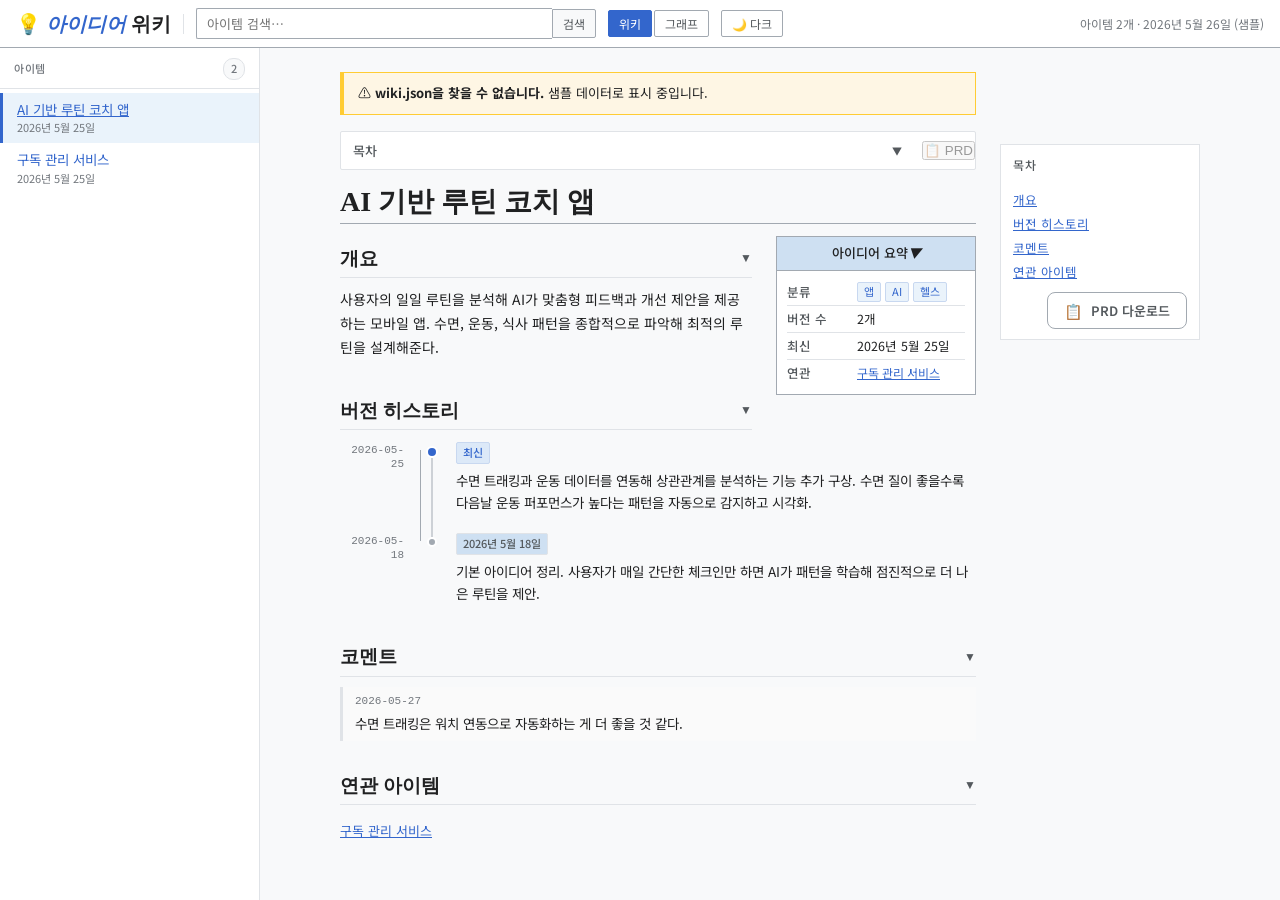
==== commit f42937d8: "feat: PRD 생성 기능 추가 [파이프라인] - claude_processor.py: generate_prd() 함수 신규 추가   - PRD_SYSTEM_PROMPT: LLM" ====
--- a/viewer/index.html
+++ b/viewer/index.html
@@ -429,6 +429,8 @@
     color: var(--text);
     cursor: pointer;
     user-select: none;
+    touch-action: manipulation;
+    -webkit-tap-highlight-color: transparent;
     display: flex;
     justify-content: space-between;
     align-items: center;
@@ -893,6 +895,158 @@
   }
 
   .gc-btn:hover { background: var(--bg); color: var(--accent); }
+
+  /* 그래프 범례 */
+  #graph-legend {
+    position: absolute;
+    bottom: 20px;
+    right: 70px;          /* gc-controls(36px) + gap */
+    min-width: 130px;
+    max-width: 220px;
+    background: var(--surface);
+    border: 1px solid var(--border);
+    border-radius: 7px;
+    box-shadow: 1px 2px 6px rgba(0,0,0,.13);
+    font-size: 12px;
+    color: var(--text);
+    user-select: none;
+    z-index: 20;
+    cursor: default;
+  }
+
+  #graph-legend-header {
+    display: flex;
+    align-items: center;
+    justify-content: space-between;
+    padding: 6px 10px 5px;
+    font-weight: 600;
+    font-size: 11px;
+    letter-spacing: .03em;
+    color: var(--text-muted);
+    cursor: grab;
+    border-bottom: 1px solid var(--border-light);
+    border-radius: 7px 7px 0 0;
+  }
+
+  #graph-legend-header:active { cursor: grabbing; }
+
+  #graph-legend-toggle {
+    font-size: 10px;
+    cursor: pointer;
+    padding: 1px 4px;
+    border-radius: 3px;
+    background: var(--bg);
+    border: 1px solid var(--border-light);
+    color: var(--text-muted);
+    line-height: 1.5;
+  }
+
+  #graph-legend-body {
+    padding: 7px 10px 8px;
+    display: flex;
+    flex-direction: column;
+    gap: 5px;
+  }
+
+  #graph-legend-body.hidden { display: none; }
+
+  .legend-row {
+    display: flex;
+    align-items: center;
+    gap: 7px;
+    line-height: 1.4;
+    white-space: nowrap;
+  }
+
+  .legend-dot {
+    width: 12px;
+    height: 12px;
+    border-radius: 50%;
+    flex-shrink: 0;
+    border: 1.5px solid rgba(255,255,255,.5);
+    display: inline-block;
+  }
+
+  .legend-line {
+    height: 2px;
+    width: 22px;
+    flex-shrink: 0;
+    border-radius: 1px;
+    display: inline-block;
+  }
+
+  #graph-legend.collapsed #graph-legend-body { display: none; }
+
+  /* PRD 다운로드 버튼 (uiverse faxriddin20 스타일 기반) */
+  #prd-download-btn {
+    display: none;              /* 아이템 선택 시 표시 */
+    align-items: center;
+    gap: 8px;
+    padding: 8px 16px;
+    background: var(--surface);
+    border: 1.5px solid var(--accent);
+    border-radius: 8px;
+    color: var(--accent);
+    font-size: 13px;
+    font-family: var(--font-sans);
+    font-weight: 600;
+    cursor: pointer;
+    transition: background .18s, color .18s, box-shadow .18s, transform .12s;
+    box-shadow: 0 2px 8px rgba(51,102,204,.10);
+    position: relative;
+    overflow: hidden;
+    touch-action: manipulation;
+    -webkit-tap-highlight-color: transparent;
+    margin-left: auto;
+  }
+
+  #prd-download-btn::before {
+    content: '';
+    position: absolute;
+    inset: 0;
+    background: var(--accent);
+    opacity: 0;
+    transition: opacity .18s;
+    border-radius: inherit;
+  }
+
+  #prd-download-btn:hover::before { opacity: .08; }
+  #prd-download-btn:active { transform: scale(.97); }
+
+  #prd-download-btn.visible { display: flex; }
+  #prd-download-btn.no-prd {
+    border-color: var(--border);
+    color: var(--text-muted);
+    cursor: not-allowed;
+    box-shadow: none;
+  }
+
+  #prd-download-btn .prd-icon {
+    font-size: 15px;
+    line-height: 1;
+    flex-shrink: 0;
+  }
+
+  #prd-download-btn .prd-ripple {
+    position: absolute;
+    border-radius: 50%;
+    background: var(--accent);
+    opacity: .25;
+    transform: scale(0);
+    animation: prd-ripple .5s linear;
+    pointer-events: none;
+  }
+
+  @keyframes prd-ripple {
+    to { transform: scale(4); opacity: 0; }
+  }
+
+  /* 데스크탑 TOC 박스에 PRD 버튼 배치용 */
+  .toc-box {
+    display: flex;
+    flex-direction: column;
+    gap: 8px;
+  }
 
   /* 로딩 */
   #load-overlay {
@@ -1124,6 +1278,21 @@
     /* 타임라인 거터 축소 */
     .tl-gutter { width: 56px; }
     .tl-date { font-size: 10px; }
+
+    .prd-mobile-btn {
+      padding: 6px 10px;
+      background: var(--surface);
+      border: 1.5px solid var(--accent);
+      border-radius: 7px;
+      color: var(--accent);
+      font-size: 12px;
+      font-weight: 600;
+      cursor: pointer;
+      white-space: nowrap;
+      touch-action: manipulation;
+      -webkit-tap-highlight-color: transparent;
+    }
+    .prd-mobile-btn:active { opacity: .7; }
 
     /* 이미지 첨부 카드: 모바일에서 세로 스택 */
     .attach-card { flex-direction: column; }
@@ -1208,6 +1377,24 @@
       <button class="gc-btn" id="gc-zoom-out" title="축소">−</button>
       <button class="gc-btn" id="gc-reset" title="초기화">⌂</button>
     </div>
+    <!-- 범례 — renderGraph()에서 태그 색상 주입 후 표시 -->
+    <div id="graph-legend">
+      <div id="graph-legend-header">
+        <span>범례</span>
+        <button id="graph-legend-toggle" title="접기/펼치기">−</button>
+      </div>
+      <div id="graph-legend-body">
+        <div class="legend-row">
+          <span class="legend-line" style="background:rgba(51,102,204,0.7)"></span>
+          <span>명시적 연결</span>
+        </div>
+        <div class="legend-row">
+          <span class="legend-line" style="background:rgba(162,169,177,0.6)"></span>
+          <span>유사도 연결</span>
+        </div>
+        <div id="legend-tag-rows"></div>
+      </div>
+    </div>
   </div>
 
   <!-- 메인 -->
@@ -1218,10 +1405,15 @@
         <div id="error-banner"></div>
         <!-- 모바일 TOC (접힘 가능) -->
         <div id="toc-mobile">
-          <button id="toc-mobile-toggle" onclick="toggleMobileToc()">
-            <span>목차</span>
-            <span id="toc-mobile-arrow">▼</span>
-          </button>
+          <div style="display:flex;align-items:center;gap:8px;">
+            <button id="toc-mobile-toggle" onclick="toggleMobileToc()" style="flex:1">
+              <span>목차</span>
+              <span id="toc-mobile-arrow">▼</span>
+            </button>
+            <button id="prd-download-btn-mobile" class="prd-mobile-btn" title="PRD 다운로드" onclick="downloadPrd()">
+              📋 PRD
+            </button>
+          </div>
           <ul id="toc-mobile-list"></ul>
         </div>
         <div id="doc-content"></div>
@@ -1237,27 +1429,27 @@
         <div class="toc-box">
           <div class="toc-title">목차</div>
           <ul class="toc-list" id="toc-list"></ul>
+          <button id="prd-download-btn" title="PRD 다운로드" onclick="downloadPrd()">
+            <span class="prd-icon">📋</span>
+            <span>PRD 다운로드</span>
+          </button>
         </div>
       </div>
     </div>
   </div>
 </div>
 
-<!-- 하단 탭바 (모바일 전용) -->
+<!-- 하단 탭바 (모바일 전용) — #37: 위키 탭 제거, 목록/그래프 ON-OFF 토글 -->
 <div id="bottom-bar">
-  <button class="bb-tab active" id="bb-list" onclick="bbTab('list')">
+  <button class="bb-tab active" id="bb-list" onclick="bbTab('list')" title="목록 열기/닫기">
     <span class="bb-icon">☰</span>
     <span>목록</span>
   </button>
-  <button class="bb-tab" id="bb-wiki" onclick="bbTab('wiki')">
-    <span class="bb-icon">📄</span>
-    <span>위키</span>
-  </button>
-  <button class="bb-tab" id="bb-graph" onclick="bbTab('graph')">
+  <button class="bb-tab" id="bb-graph" onclick="bbTab('graph')" title="그래프 보기">
     <span class="bb-icon">🕸️</span>
     <span>그래프</span>
   </button>
-  <button class="bb-tab" id="bb-theme" onclick="toggleTheme()">
+  <button class="bb-tab" id="bb-theme" onclick="toggleTheme()" title="테마 변경">
     <span class="bb-icon" id="bb-theme-icon">🌙</span>
     <span>테마</span>
   </button>
@@ -1434,22 +1626,30 @@
   document.body.style.overflow = '';
 }
 
-// ── 하단 탭바 ───────────────────────────────────────────────
+// ── 하단 탭바 — #37: 목록/그래프 ON-OFF 토글 ──────────────
 function bbTab(tab) {
-  ['list','wiki','graph'].forEach(t => {
-    document.getElementById('bb-'+t)?.classList.toggle('active', t === tab);
-  });
-
   if (tab === 'list') {
-    openSidebar();
-    // 목록 탭은 다른 뷰 전환 없이 드로어만 열기
-    document.getElementById('bb-list').classList.add('active');
-  } else if (tab === 'wiki') {
-    closeSidebar();
-    switchView('wiki');
+    const sidebar = document.getElementById('sidebar');
+    const isOpen = sidebar.classList.contains('open');
+    if (isOpen) {
+      closeSidebar();
+      document.getElementById('bb-list').classList.remove('active');
+    } else {
+      openSidebar();
+      document.getElementById('bb-list').classList.add('active');
+      document.getElementById('bb-graph').classList.remove('active');
+    }
   } else if (tab === 'graph') {
-    closeSidebar();
-    switchView('graph');
+    const isGraph = currentView === 'graph';
+    if (isGraph) {
+      switchView('wiki');
+      document.getElementById('bb-graph').classList.remove('active');
+    } else {
+      closeSidebar();
+      document.getElementById('bb-list').classList.remove('active');
+      switchView('graph');
+      document.getElementById('bb-graph').classList.add('active');
+    }
   }
 }
 
@@ -1678,18 +1878,22 @@
     })
   );
 
-  // 모바일에서 인포박스 기본 접힘 + 헤더 클릭 토글
+  // 인포박스 헤더 클릭/터치 토글 (모바일/데스크탑 공통, 기본 펼침 #수정제안)
   const infobox = doc.querySelector('.infobox');
   if (infobox) {
-    const isMobile = window.innerWidth <= 640;
-    if (isMobile) {
-      infobox.classList.add('collapsed');
-    }
-    infobox.querySelector('.infobox-header')?.addEventListener('click', () => {
-      if (window.innerWidth <= 640) {
+    const header = infobox.querySelector('.infobox-header');
+    if (header) {
+      let _infoLastTouch = 0;
+      header.addEventListener('touchend', e => {
+        e.preventDefault();
+        _infoLastTouch = Date.now();
         infobox.classList.toggle('collapsed');
-      }
-    });
+      });
+      header.addEventListener('click', () => {
+        if (Date.now() - _infoLastTouch < 350) return;
+        infobox.classList.toggle('collapsed');
+      });
+    }
   }
 
   // wiki-h2 섹션 래핑 및 접기/펼치기
@@ -1706,15 +1910,81 @@
       sibling = next;
     }
     h2.insertAdjacentElement('afterend', body);
+    // 이미지 첨부 섹션은 기본 접힘 (#수정제안)
+    if (h2.id === 'sec-attachments') {
+      h2.classList.add('collapsed');
+      body.classList.add('collapsed');
+    }
+    let _lastTouch = 0;
     const toggleSection = () => {
       h2.classList.toggle('collapsed');
       body.classList.toggle('collapsed');
     };
-    h2.addEventListener('click', toggleSection);
-    h2.addEventListener('touchend', e => { e.preventDefault(); toggleSection(); });
+    h2.addEventListener('touchend', e => {
+      e.preventDefault();
+      _lastTouch = Date.now();
+      toggleSection();
+    });
+    h2.addEventListener('click', () => {
+      // touchend 후 300ms 이내 발화되는 합성 click 이벤트 무시
+      if (Date.now() - _lastTouch < 350) return;
+      toggleSection();
+    });
   });
 
+  // PRD 다운로드 버튼 상태 업데이트
+  _updatePrdBtn(item);
+
   document.getElementById('main').scrollTo({ top: 0, behavior: 'smooth' });
+}
+
+// ── PRD 다운로드 ────────────────────────────────────────────
+let _currentPrdItem = null;
+
+function _updatePrdBtn(item) {
+  _currentPrdItem = item;
+  const hasPrd = !!item?.prd;
+
+  // 데스크탑 버튼
+  const btn = document.getElementById('prd-download-btn');
+  if (btn) {
+    btn.classList.add('visible');
+    btn.classList.toggle('no-prd', !hasPrd);
+    btn.title = hasPrd ? 'PRD 다운로드 (.md)' : 'PRD가 아직 생성되지 않았습니다 (다음 파이프라인 실행 시 생성)';
+  }
+
+  // 모바일 버튼
+  const mBtn = document.getElementById('prd-download-btn-mobile');
+  if (mBtn) {
+    mBtn.style.opacity = hasPrd ? '1' : '0.4';
+    mBtn.title = btn?.title || '';
+  }
+}
+
+function downloadPrd() {
+  if (!_currentPrdItem?.prd) return;
+
+  // 리플 애니메이션
+  const btn = document.getElementById('prd-download-btn');
+  if (btn) {
+    const ripple = document.createElement('span');
+    ripple.className = 'prd-ripple';
+    ripple.style.cssText = 'width:60px;height:60px;left:calc(50% - 30px);top:calc(50% - 30px)';
+    btn.appendChild(ripple);
+    setTimeout(() => ripple.remove(), 600);
+  }
+
+  const title = (_currentPrdItem.title || 'prd')
+    .replace(/[\\/:*?"<>|]/g, '-')
+    .replace(/\s+/g, '_');
+  const filename = `PRD_${title}.md`;
+  const blob = new Blob([_currentPrdItem.prd], { type: 'text/markdown;charset=utf-8' });
+  const url = URL.createObjectURL(blob);
+  const a = document.createElement('a');
+  a.href = url; a.download = filename;
+  document.body.appendChild(a); a.click();
+  document.body.removeChild(a);
+  setTimeout(() => URL.revokeObjectURL(url), 1000);
 }
 
 function filterItems(q) {
@@ -2035,8 +2305,102 @@
   document.getElementById('gc-zoom-out').onclick=()=>{transform.scale=Math.max(.2,transform.scale*.8);simRunning=true;frameCnt=0;};
   document.getElementById('gc-reset').onclick=()=>{transform={x:0,y:0,scale:1};simRunning=true;frameCnt=0;};
 
+  // ── 그래프 범례 초기화 (최초 1회만 실행 — 리스너 중복 방지) ──
+  if (!renderGraph._legendInited) {
+    renderGraph._legendInited = true;
+    _initGraphLegend(allTags, tagColor);
+  } else {
+    // 태그 색상만 재주입 (새 아이템 추가 대응)
+    const tagRows = document.getElementById('legend-tag-rows');
+    if (tagRows) {
+      tagRows.innerHTML = allTags.length
+        ? allTags.map(t =>
+            `<div class="legend-row">
+              <span class="legend-dot" style="background:${tagColor[t]||'#3366cc'}"></span>
+              <span>${esc(t)}</span>
+            </div>`
+          ).join('')
+        : `<div class="legend-row" style="color:var(--text-muted);font-size:11px">태그 없음</div>`;
+    }
+  }
+
   animFrame=requestAnimationFrame(loop);
   graphState.animFrame=animFrame;
+}
+
+function _initGraphLegend(allTags, tagColor) {
+  // 태그 색상 행 주입
+  const tagRows = document.getElementById('legend-tag-rows');
+  if (tagRows) {
+    tagRows.innerHTML = allTags.length
+      ? allTags.map(t =>
+          `<div class="legend-row">
+            <span class="legend-dot" style="background:${tagColor[t]||'#3366cc'}"></span>
+            <span>${esc(t)}</span>
+          </div>`
+        ).join('')
+      : `<div class="legend-row" style="color:var(--text-muted);font-size:11px">태그 없음</div>`;
+  }
+
+  // 토글 버튼
+  const legend = document.getElementById('graph-legend');
+  const toggleBtn = document.getElementById('graph-legend-toggle');
+  const body = document.getElementById('graph-legend-body');
+  if (!legend || !toggleBtn || !body) return;
+
+  toggleBtn.addEventListener('click', e => {
+    e.stopPropagation();
+    const collapsed = legend.classList.toggle('collapsed');
+    toggleBtn.textContent = collapsed ? '+' : '−';
+  });
+
+  // 드래그 이동
+  const header = document.getElementById('graph-legend-header');
+  if (!header) return;
+  let dragging = false, ox = 0, oy = 0;
+  // position 초기값: CSS bottom/right 기반 → absolute 좌표로 전환
+  const initLegendPos = () => {
+    const parent = legend.offsetParent || legend.parentElement;
+    if (!parent) return;
+    const pr = parent.getBoundingClientRect();
+    const lr = legend.getBoundingClientRect();
+    // bottom/right → top/left 로 변환 (드래그 전 초기화)
+    legend.style.bottom = '';
+    legend.style.right  = '';
+    legend.style.top  = (lr.top  - pr.top)  + 'px';
+    legend.style.left = (lr.left - pr.left) + 'px';
+  };
+
+  const onMove = e => {
+    if (!dragging) return;
+    const cx = e.touches ? e.touches[0].clientX : e.clientX;
+    const cy = e.touches ? e.touches[0].clientY : e.clientY;
+    legend.style.left = (cx - ox) + 'px';
+    legend.style.top  = (cy - oy) + 'px';
+  };
+  const onUp = () => { dragging = false; };
+
+  header.addEventListener('mousedown', e => {
+    if (e.target === toggleBtn) return;
+    initLegendPos();
+    dragging = true;
+    ox = e.clientX - legend.getBoundingClientRect().left;
+    oy = e.clientY - legend.getBoundingClientRect().top;
+    e.preventDefault();
+  });
+  header.addEventListener('touchstart', e => {
+    if (e.target === toggleBtn) return;
+    initLegendPos();
+    dragging = true;
+    ox = e.touches[0].clientX - legend.getBoundingClientRect().left;
+    oy = e.touches[0].clientY - legend.getBoundingClientRect().top;
+    e.preventDefault();
+  }, { passive: false });
+
+  document.addEventListener('mousemove', onMove);
+  document.addEventListener('mouseup',   onUp);
+  document.addEventListener('touchmove', onMove, { passive: false });
+  document.addEventListener('touchend',  onUp);
 }
 
 // ── 테마 전환 ────────────────────────────────────────────────
